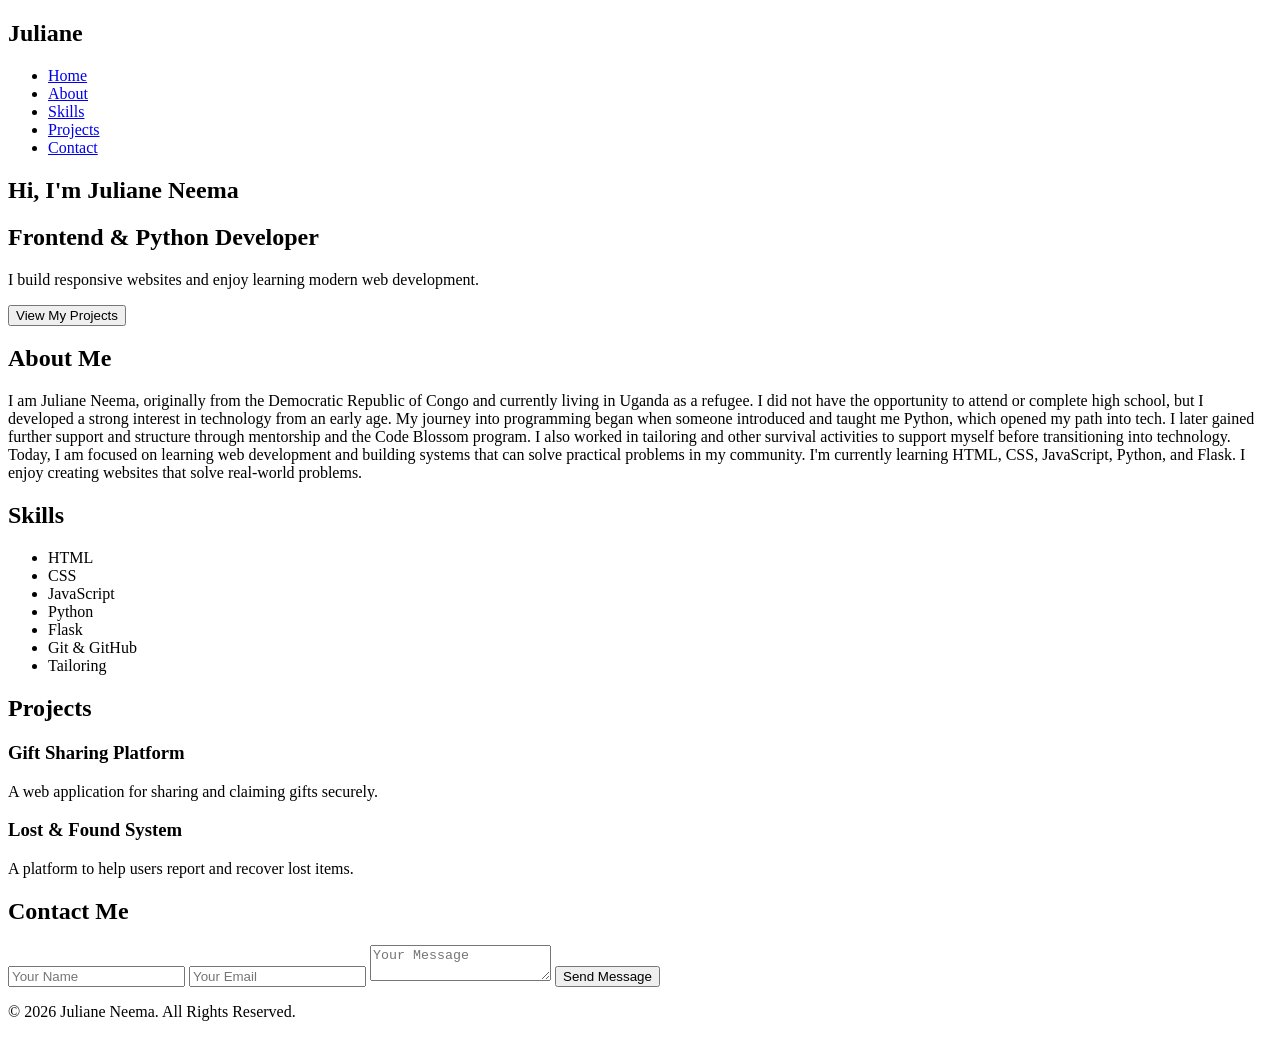
==== index.html @ e537bd69 "Create portfolio HTML structure" ====
<!DOCTYPE html>
<html lang="en">

<head>
    <meta charset="UTF-8">
    <meta name="viewport" content="width=device-width, initial-scale=1.0">
    <title>Juliane Neema | Portfolio</title>

    <link rel="stylesheet" href="css/style.css">
</head>

<body>

    <!-- Header -->
    <header>
        <nav>
            <h2>Juliane</h2>

            <ul>
                <li><a href="#home">Home</a></li>
                <li><a href="#about">About</a></li>
                <li><a href="#skills">Skills</a></li>
                <li><a href="#projects">Projects</a></li>
                <li><a href="#contact">Contact</a></li>
            </ul>
        </nav>
    </header>

    <!-- Hero Section -->
    <section id="home">
        <h1>Hi, I'm Juliane Neema</h1>

        <h2>Frontend & Python Developer</h2>

        <p>
            I build responsive websites and enjoy learning modern web development.
        </p>

        <button>View My Projects</button>
    </section>

    <!-- About -->
    <section id="about">
        <h2>About Me</h2>

        <p>
            I am Juliane Neema, originally from the Democratic Republic of Congo and currently living in Uganda as a refugee. I did
            not have the opportunity to attend or complete high school, but I developed a strong interest in technology from an
            early age. My journey into programming began when someone introduced and taught me Python, which opened my path into
            tech. I later gained further support and structure through mentorship and the Code Blossom program. I also worked in
            tailoring and other survival activities to support myself before transitioning into technology. Today, I am focused on
            learning web development and building systems that can solve practical problems in my community.
            I'm currently learning HTML, CSS, JavaScript, Python, and Flask.
            I enjoy creating websites that solve real-world problems.
        </p>
    </section>

    <!-- Skills -->
    <section id="skills">
        <h2>Skills</h2>

        <ul>
            <li>HTML</li>
            <li>CSS</li>
            <li>JavaScript</li>
            <li>Python</li>
            <li>Flask</li>
            <li>Git & GitHub</li>
            <li>Tailoring</li>
        </ul>
    </section>

    <!-- Projects -->
    <section id="projects">
        <h2>Projects</h2>

        <article>
            <h3>Gift Sharing Platform</h3>
            <p>A web application for sharing and claiming gifts securely.</p>
        </article>

        <article>
            <h3>Lost & Found System</h3>
            <p>A platform to help users report and recover lost items.</p>
        </article>
    </section>

    <!-- Contact -->
    <section id="contact">
        <h2>Contact Me</h2>

        <form>

            <input type="text" placeholder="Your Name">

            <input type="email" placeholder="Your Email">

            <textarea placeholder="Your Message"></textarea>

            <button type="submit">Send Message</button>

        </form>
    </section>

    <!-- Footer -->
    <footer>
        <p>&copy; 2026 Juliane Neema. All Rights Reserved.</p>
    </footer>

    <script src="js/script.js"></script>

</body>

</html>
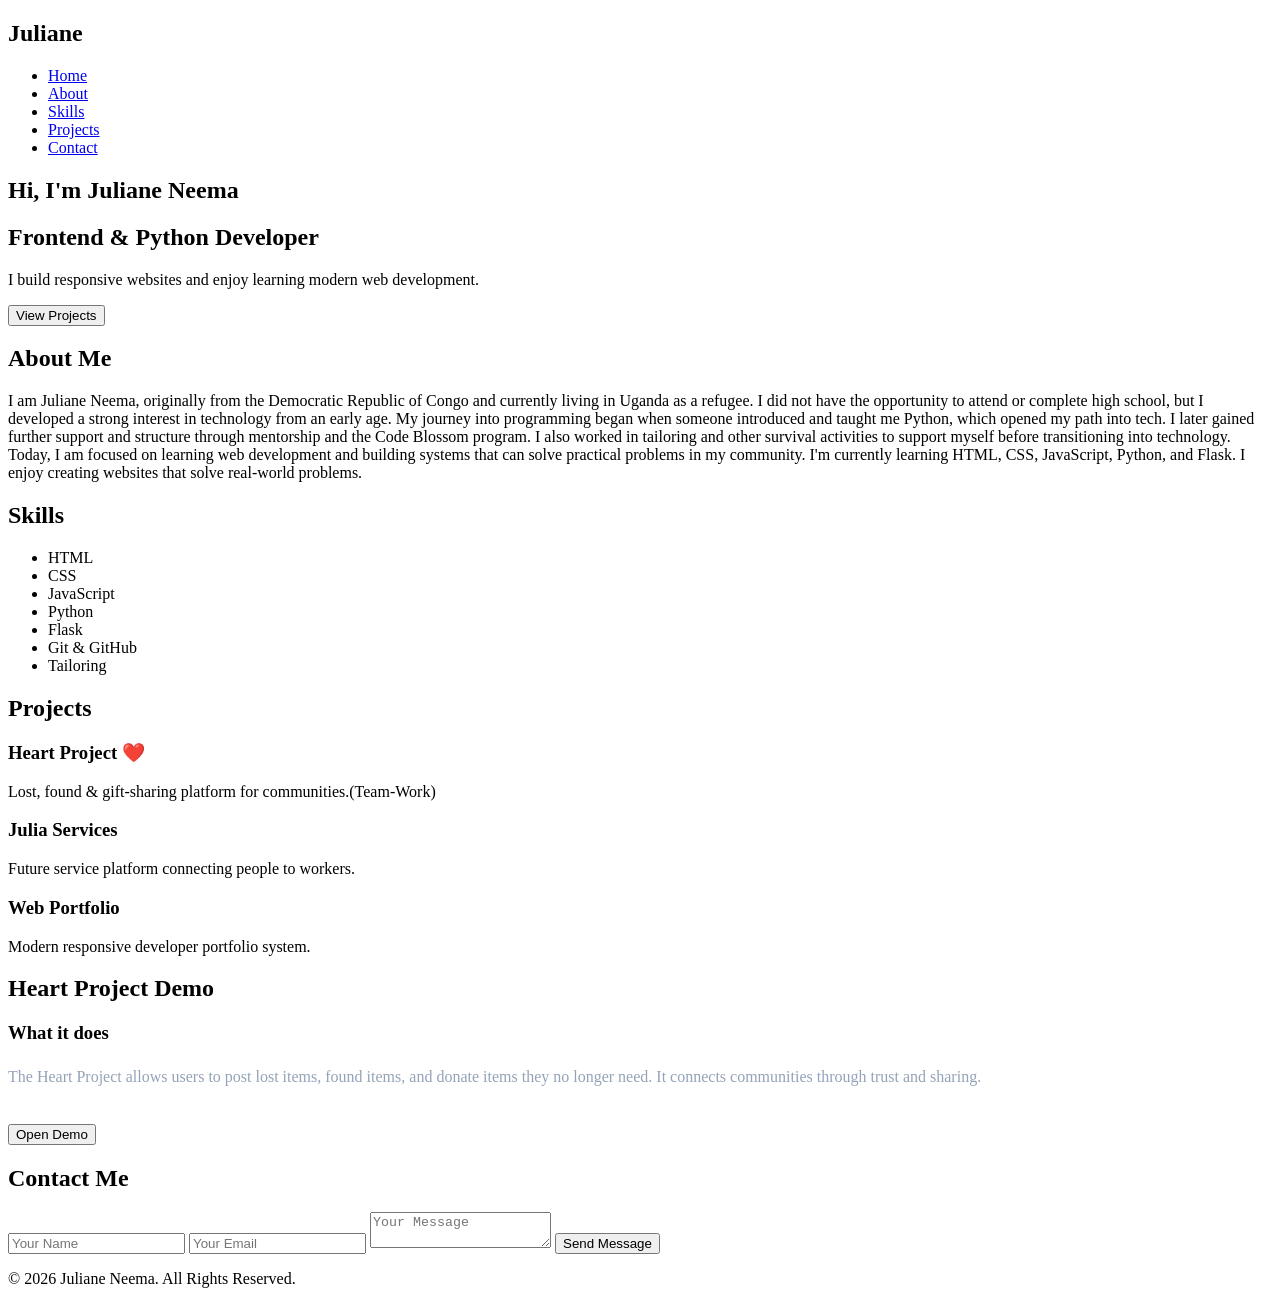
==== commit 447fec02: "Create potfolio HTML with new structure" ====
--- a/index.html
+++ b/index.html
@@ -35,8 +35,17 @@
         <p>
             I build responsive websites and enjoy learning modern web development.
         </p>
+        
 
-        <button>View My Projects</button>
+        <div class="socials">
+            <a href="https://wa.me/+256787304733"><i class="fab fa-whatsapp"></i></a>
+            <a href="https://www.linkedin.com/in/JulianeNeema"><i class="fab fa-linkedin"></i></a>
+            <a href="https://www.github.com/in/JulianeNeema"><i class="fab fa-github"></i></a>
+        </div>
+        <a href="#projects">
+            <button class="btn btn-outline">View Projects</button>
+        </a>
+        
     </section>
 
     <!-- About -->
@@ -74,15 +83,37 @@
     <section id="projects">
         <h2>Projects</h2>
 
+
         <article>
-            <h3>Gift Sharing Platform</h3>
-            <p>A web application for sharing and claiming gifts securely.</p>
+            <h3>Heart Project ❤️</h3>
+            <p>Lost, found & gift-sharing platform for communities.(Team-Work)</p>
+        </article>
+        <article>
+            <h3>Julia Services</h3>
+            <p>Future service platform connecting people to workers.</p>
+        </article>
+        
+        <article>
+            <h3>Web Portfolio</h3>
+            <p>Modern responsive developer portfolio system.</p>
         </article>
 
-        <article>
-            <h3>Lost & Found System</h3>
-            <p>A platform to help users report and recover lost items.</p>
-        </article>
+        <section class="section">
+            <h2>Heart Project Demo</h2>
+        
+            <div class="demo-box">
+                <h3>What it does</h3>
+                <p style="color:#94a3b8; line-height:1.7;">
+                    The Heart Project allows users to post lost items, found items, and donate items they no longer need.
+                    It connects communities through trust and sharing.
+                </p>
+        
+                <br>
+                <a href="https://tafazali.com" target="_blank">
+                    <button class="btn">Open Demo </button>
+                </a>
+            </div>
+        </section>
     </section>
 
     <!-- Contact -->
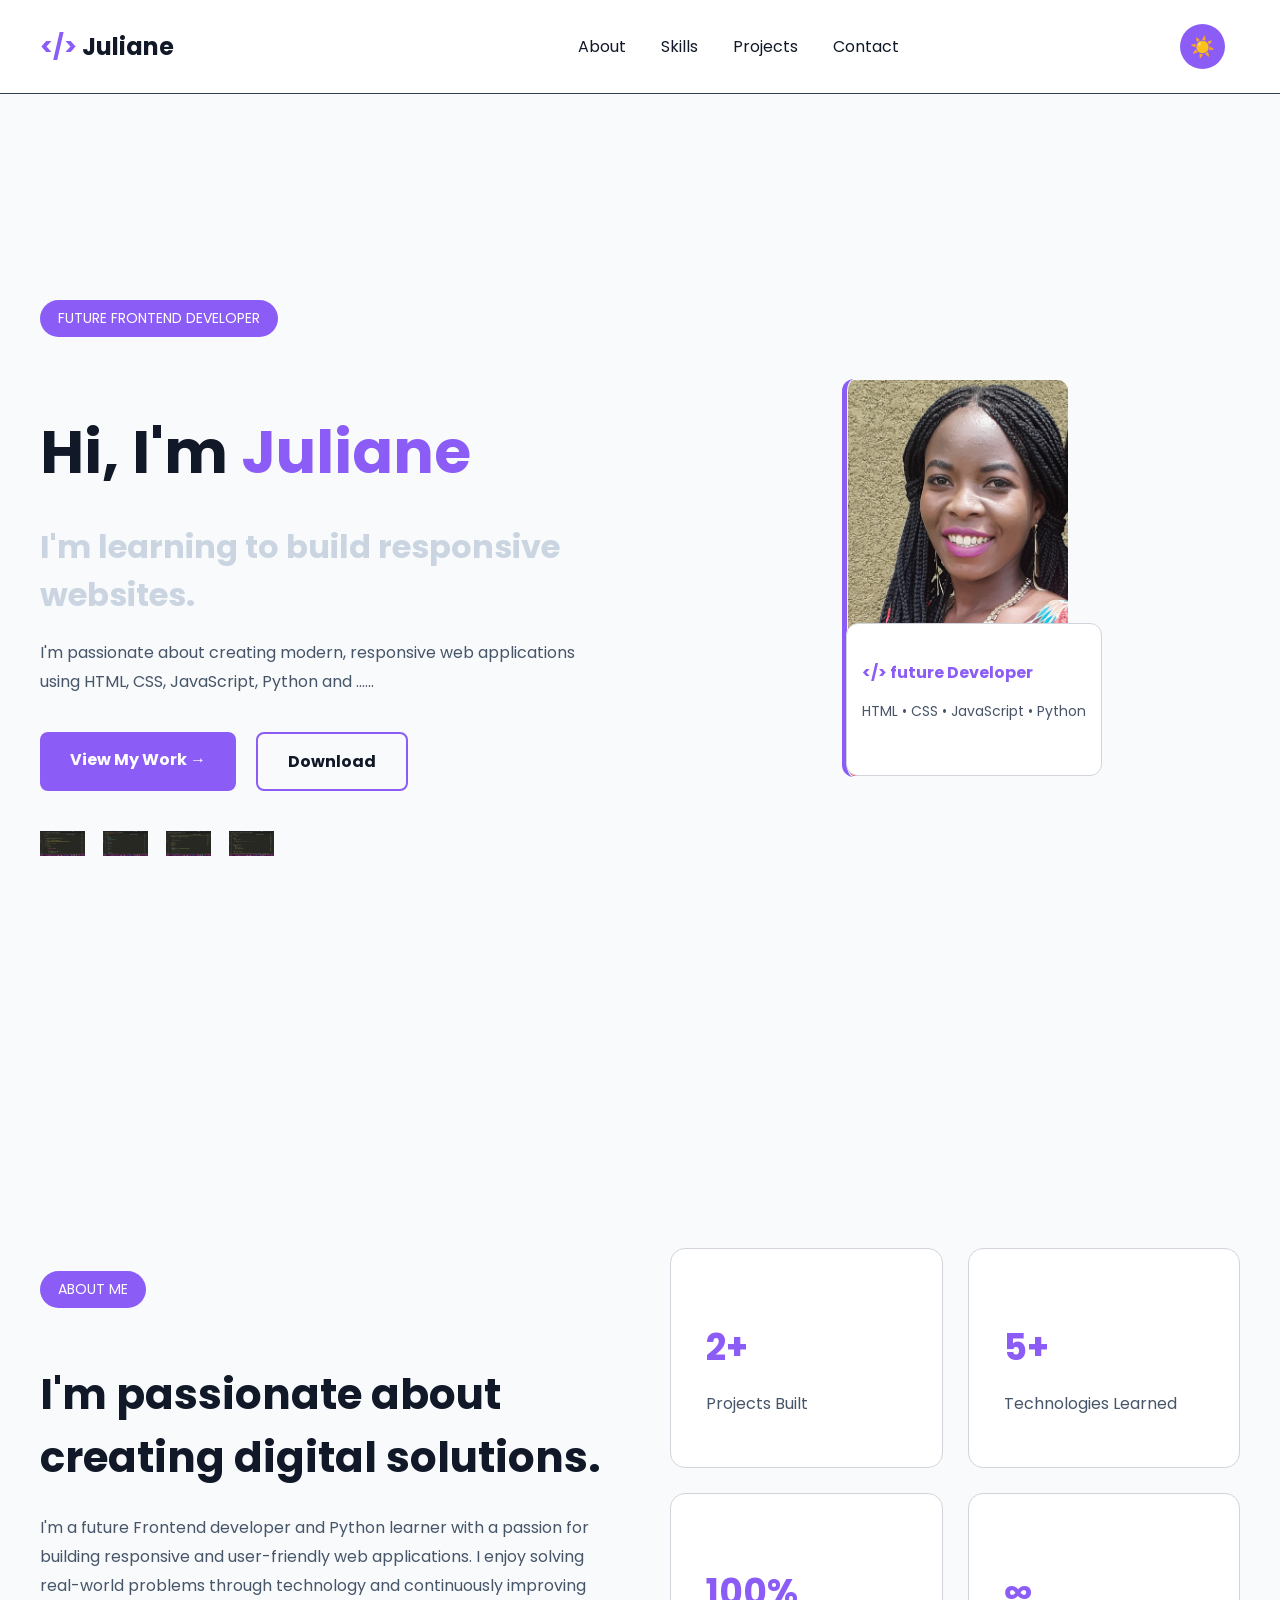
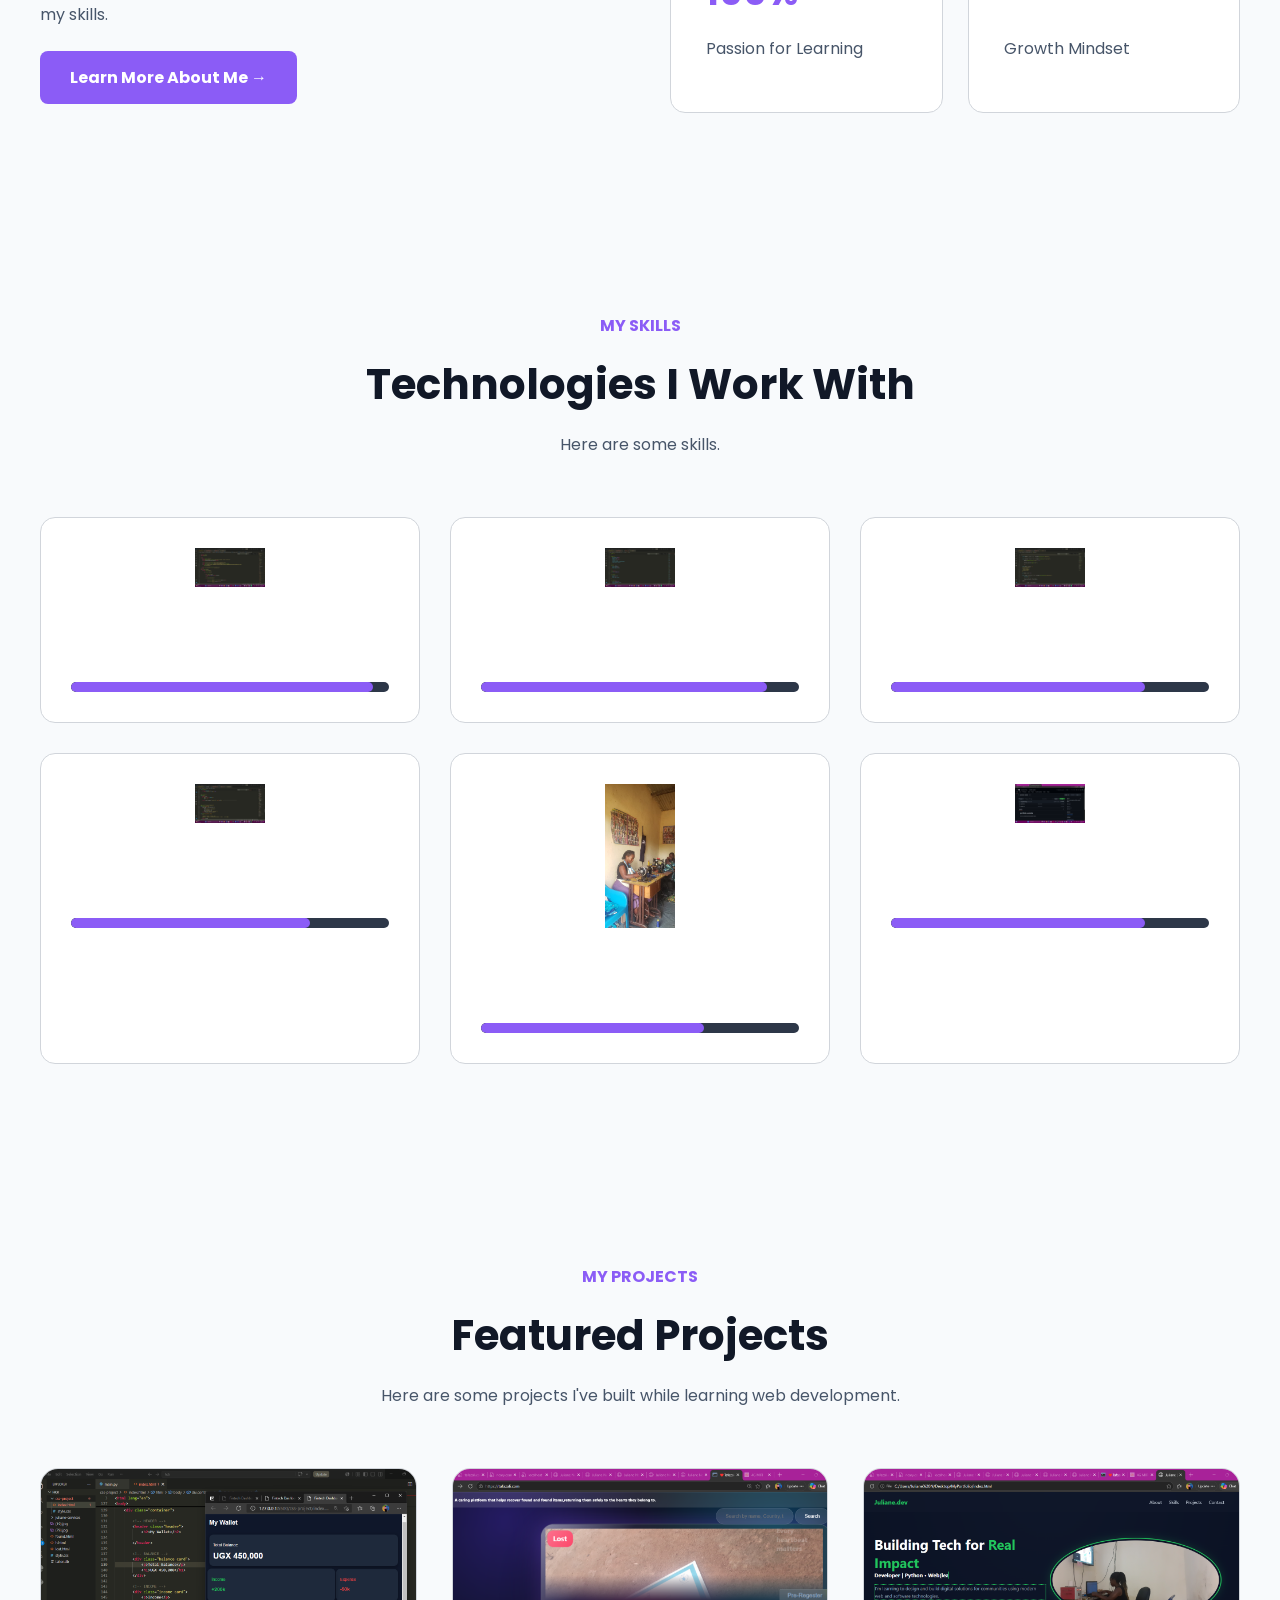
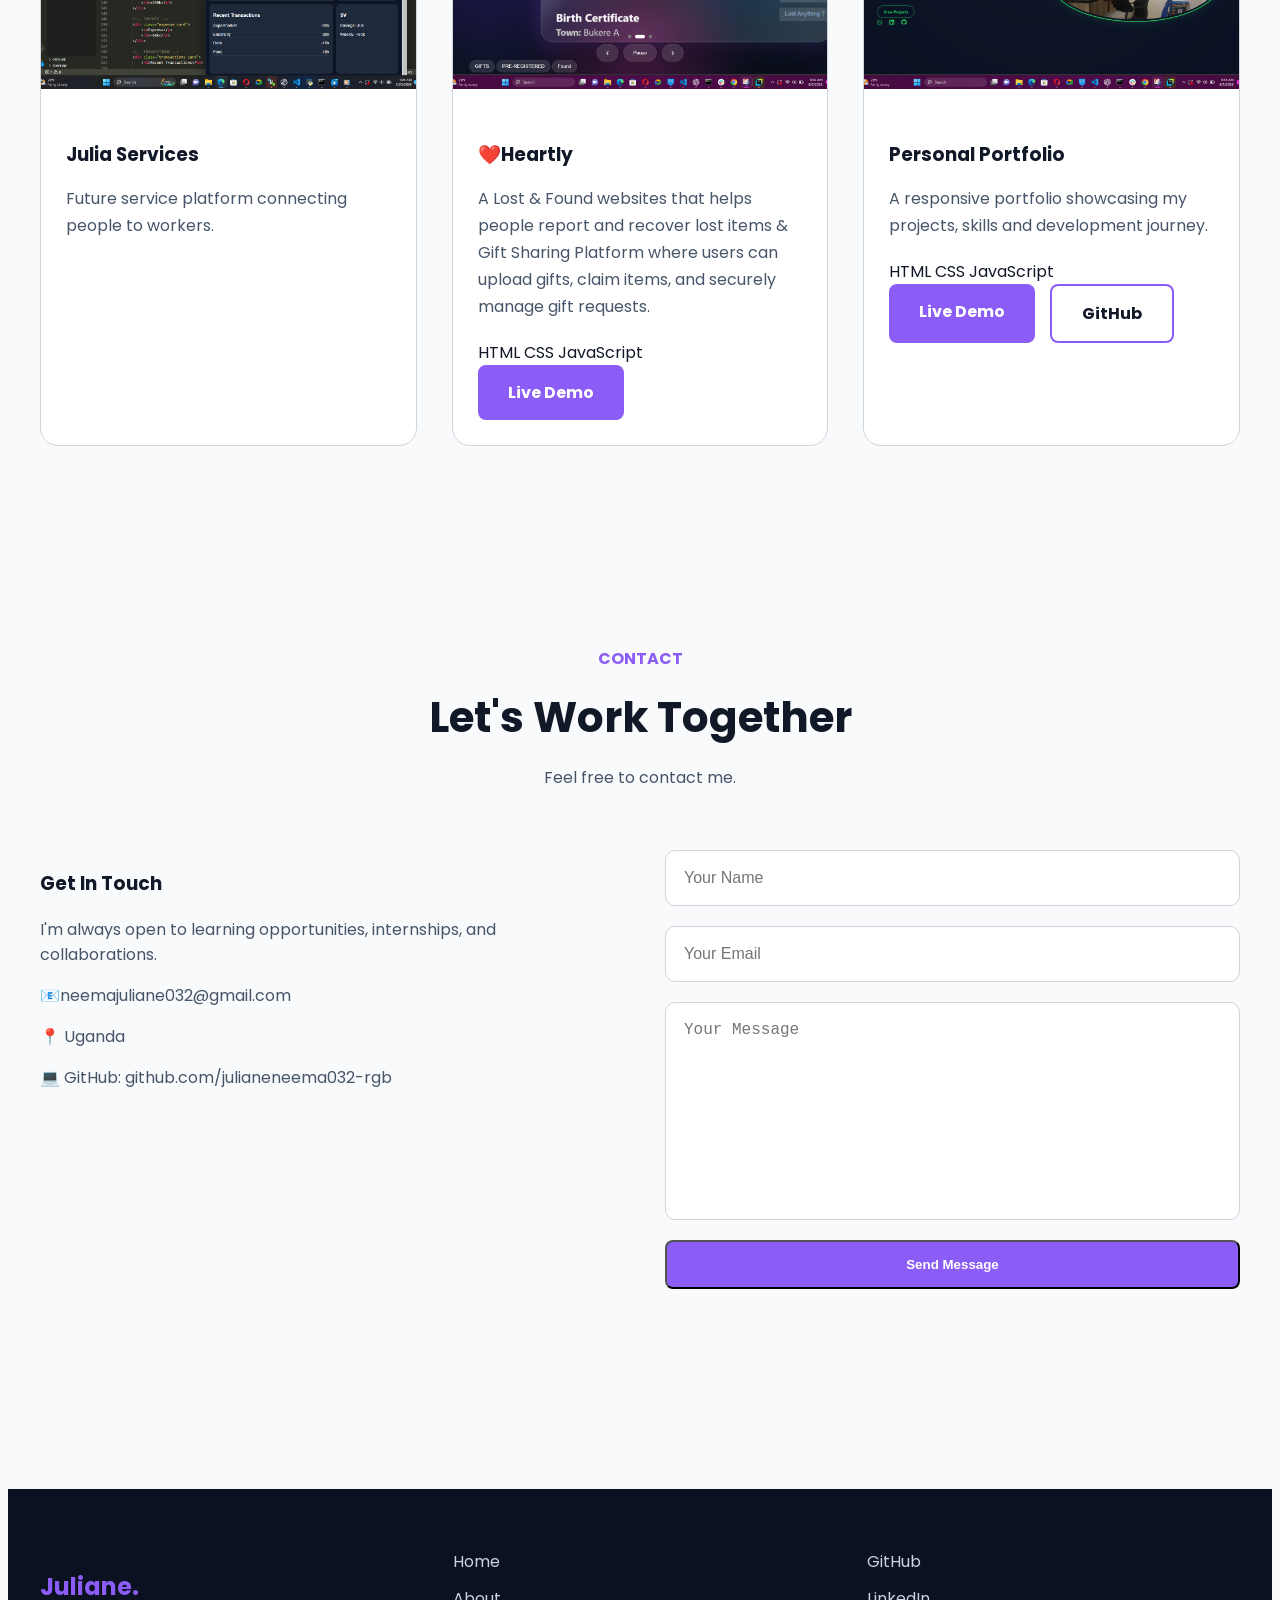
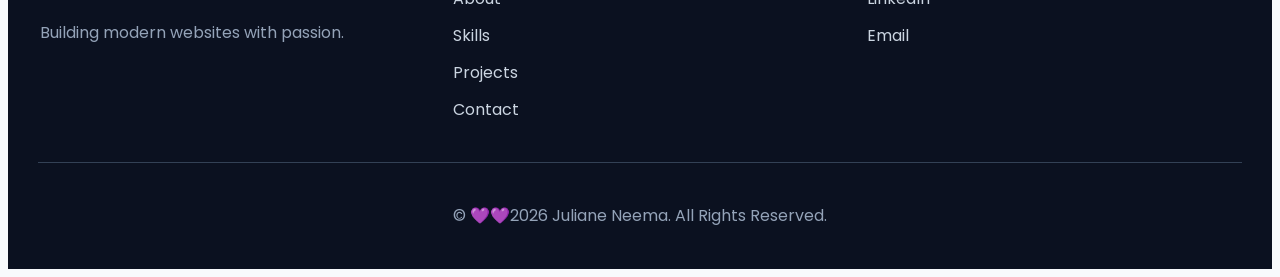
==== commit bfe3388f: "Complete personal portfolio website" ====
--- a/index.html
+++ b/index.html
@@ -6,140 +6,516 @@
     <meta name="viewport" content="width=device-width, initial-scale=1.0">
     <title>Juliane Neema | Portfolio</title>
 
+    <link rel="preconnect" href="https://fonts.googleapis.com">
+    <link rel="preconnect" href="https://fonts.gstatic.com" crossorigin>
+    <link href="https://fonts.googleapis.com/css2?family=Poppins:wght@300;400;500;600;700&display=swap"
+        rel="stylesheet">
+
     <link rel="stylesheet" href="css/style.css">
 </head>
-
-<body>
-
-    <!-- Header -->
-    <header>
-        <nav>
-            <h2>Juliane</h2>
-
-            <ul>
-                <li><a href="#home">Home</a></li>
+<body class="light">
+    <header class="header">
+
+        <nav class="navbar">
+
+            <div class="logo">
+                <span>&lt;/&gt;</span> Juliane
+            </div>
+
+            <ul class="nav-links">
+
+                <li><a href="#home" class="active">Home</a></li>
+
                 <li><a href="#about">About</a></li>
+
                 <li><a href="#skills">Skills</a></li>
+
                 <li><a href="#projects">Projects</a></li>
+
                 <li><a href="#contact">Contact</a></li>
+
             </ul>
+
+            <div class="menu-btn">
+
+                ☰
+
+            </div>
+
+            <button id="theme-toggle" class="theme-btn">
+
+                ☀️
+
+            </button>
+
         </nav>
+
     </header>
-
-    <!-- Hero Section -->
-    <section id="home">
-        <h1>Hi, I'm Juliane Neema</h1>
-
-        <h2>Frontend & Python Developer</h2>
-
-        <p>
-            I build responsive websites and enjoy learning modern web development.
+    <section id="home" class="hero">
+
+        
+        <div class="hero-content">
+
+            <span class="hero-tag">FUTURE FRONTEND DEVELOPER</span>
+
+            <h1>
+                Hi, I'm
+                <span>Juliane</span>
+            </h1>
+
+            <h2 id="typing-text">
+                I'm learning to build responsive websites.
+            </h2>
+
+            <p>
+                I'm passionate about creating modern, responsive web applications
+                using HTML, CSS, JavaScript, Python and ......
+            </p>
+
+            <div class="hero-buttons">
+
+                <a href="#projects" class="btn primary-btn">
+                    View My Work →
+                </a>
+
+                <a href="cv.pdf" class="btn secondary-btn">
+                    Download 
+                </a>
+
+            </div>
+
+            <div class="tech-icons">
+
+                <img src="image/html.png" alt="HTML">
+
+                <img src="image/css.png" alt="CSS">
+
+                <img src="image/js.png" alt="JavaScript">
+
+                <img src="image/python.png" alt="Python">
+
+                
+
+            </div>
+
+        </div>
+
+        
+        <div class="hero-image">
+
+            <div class="circle"></div>
+
+            <img src="image/july.jpg" alt="Juliane">
+
+            <div class="floating-card">
+
+                <h4>&lt;/&gt; future Developer</h4>
+
+                <p>HTML • CSS • JavaScript • Python</p>
+
+            </div>
+
+        </div>
+
+    </section>
+
+    <section id="about" class="about hidden">
+
+      
+        <div class="about-content">
+
+            <span class="section-tag">
+                ABOUT ME
+            </span>
+
+            <h2>
+                I'm passionate about creating digital solutions.
+            </h2>
+
+            <p>
+                I'm a future Frontend developer and Python learner with a passion for
+                building responsive and user-friendly web applications.
+                I enjoy solving real-world problems through technology and
+                continuously improving my skills.
+            </p>
+
+            <a href="#contact" class="btn primary-btn">
+                Learn More About Me →
+            </a>
+
+        </div>
+
+        
+        <div class="about-cards">
+
+            <div class="card">
+
+                <h3>2+</h3>
+
+                <p>Projects Built</p>
+
+            </div>
+
+            <div class="card">
+
+                <h3>5+</h3>
+
+                <p>Technologies Learned</p>
+
+            </div>
+
+            <div class="card">
+
+                <h3>100%</h3>
+
+                <p>Passion for Learning</p>
+
+            </div>
+
+            <div class="card">
+
+                <h3>∞</h3>
+
+                <p>Growth Mindset</p>
+
+            </div>
+
+        </div>
+
+    </section>
+
+    <section id="skills" class="skills hidden">
+
+        <div class="section-title">
+
+            <span>MY SKILLS</span>
+
+            <h2>Technologies I Work With</h2>
+
+            <p>
+                Here are some skills.
+            </p>
+
+        </div>
+
+        <div class="skills-container">
+
+            
+            <div class="skill-card hidden">
+
+                <img src="image/html.png" alt="HTML">
+
+                <h3>HTML</h3>
+
+                <div class="progress">
+
+                    <div class="progress-bar html">
+                        <span>95%</span>
+                    </div>
+
+                </div>
+
+            </div>
+
+            
+            <div class="skill-card hidden">
+
+                <img src="image/css.png" alt="CSS">
+
+                <h3>CSS</h3>
+
+                <div class="progress">
+
+                    <div class="progress-bar css">
+                        <span>90%</span>
+                    </div>
+
+                </div>
+
+            </div>
+
+            
+            <div class="skill-card hidden">
+
+                <img src="image/js.png" alt="JavaScript">
+
+                <h3>JavaScript</h3>
+
+                <div class="progress">
+
+                    <div class="progress-bar js">
+                        <span>70%</span>
+                    </div>
+
+                </div>
+
+            </div>
+
+            
+            <div class="skill-card hidden">
+
+                <img src="image/python.png" alt="Python">
+
+                <h3>Python</h3>
+
+                <div class="progress">
+
+                    <div class="progress-bar python">
+                        <span>60%</span>
+                    </div>
+
+                </div>
+
+            </div>
+
+            
+            <div class="skill-card hidden">
+
+                <img src="image/tailoring.jpeg" alt="tailoring">
+
+                <h3>Tailoring</h3>
+
+                <div class="progress">
+
+                    <div class="progress-bar tailoring">
+                        <span>95%</span>
+                    </div>
+
+                </div>
+
+            </div>
+
+            
+            <div class="skill-card hidden">
+
+                <img src="image/git.png" alt="Git">
+
+                <h3>Git & GitHub</h3>
+
+                <div class="progress">
+
+                    <div class="progress-bar git">
+                        <span>80%</span>
+                    </div>
+
+                </div>
+
+            </div>
+
+        </div>
+
+    </section>
+
+    <section id="projects" class="projects hidden">
+
+        <div class="section-title">
+
+            <span>MY PROJECTS</span>
+
+            <h2>Featured Projects</h2>
+
+            <p>
+                Here are some projects I've built while learning web development.
+            </p>
+
+        </div>
+
+        <div class="projects-container">
+
+            
+            <div class="project-card hidden">
+
+                <img src="image/julian.png" alt="connect your works whith customas">
+                <div class="project-content">
+                    <h3>Julia Services</h3>
+                    <p>Future service platform connecting people to workers.</p>
+
+                </div>
+
+            </div>
+
+            
+            <div class="project-card hidden">
+
+                <img src="image/lost.png" alt="FindIt">
+
+                <div class="project-content">
+
+                    <h3>❤️Heartly</h3>
+
+                    <p>
+                        A Lost & Found websites that helps people report
+                        and recover lost items & Gift Sharing Platform where users can upload gifts,
+                        claim items, and securely manage gift requests.
+                    </p>
+
+                    <div class="project-tech">
+
+                        <span>HTML</span>
+                        <span>CSS</span>
+                        <span>JavaScript</span>
+
+                    </div>
+
+                    <div class="project-buttons">
+
+                        <a href="#" class="btn primary-btn">Live Demo</a>
+
+                    </div>
+
+                </div>
+
+            </div>
+
+           
+            <div class="project-card hidden">
+
+                <img src="image/mypotfolio1.png" alt="Portfolio">
+
+                <div class="project-content">
+
+                    <h3>Personal Portfolio</h3>
+
+                    <p>
+                        A responsive portfolio showcasing my projects,
+                        skills and development journey.
+                    </p>
+
+                    <div class="project-tech">
+
+                        <span>HTML</span>
+                        <span>CSS</span>
+                        <span>JavaScript</span>
+
+                    </div>
+
+                    <div class="project-buttons">
+
+                        <a href="#" class="btn primary-btn">Live Demo</a>
+
+                        <a href="#" class="btn secondary-btn">GitHub</a>
+
+                    </div>
+
+                </div>
+
+            </div>
+
+        </div>
+
+    </section>
+
+    <section id="contact" class="contact hidden">
+
+        <div class="section-title">
+
+            <span>CONTACT</span>
+
+            <h2>Let's Work Together</h2>
+
+            <p>
+                 Feel free to contact me.
+            </p>
+
+        </div>
+
+        <div class="contact-container">
+
+            
+            <div class="contact-info">
+
+                <h3>Get In Touch</h3>
+
+                <p>
+                    I'm always open to learning opportunities, internships,
+                     and collaborations.
+                </p>
+
+                <div class="info">
+
+                    <p>📧neemajuliane032@gmail.com</p>
+
+                    <p>📍 Uganda</p>
+
+                    <p>💻 GitHub: github.com/julianeneema032-rgb</p>
+
+                </div>
+
+            </div>
+
+            
+            <form id="contact-form">
+
+                <input type="text" id="name" placeholder="Your Name">
+
+                <input type="email" id="email" placeholder="Your Email">
+
+                <textarea id="message" placeholder="Your Message"></textarea>
+
+                <button class="btn primary-btn">
+                    Send Message
+                </button>
+
+            </form>
+
+        </div>
+
+    </section>
+
+    <footer class="footer">
+
+        <div class="footer-content">
+
+            <div class="footer-logo">
+
+                <h2>Juliane.</h2>
+
+                <p>
+                    Building modern websites with passion.
+                </p>
+
+            </div>
+
+            <div class="footer-links">
+
+                <a href="#home">Home</a>
+
+                <a href="#about">About</a>
+
+                <a href="#skills">Skills</a>
+
+                <a href="#projects">Projects</a>
+
+                <a href="#contact">Contact</a>
+
+            </div>
+
+            <div class="footer-social">
+
+                <a href="#">GitHub</a>
+
+                <a href="#">LinkedIn</a>
+
+                <a href="#">Email</a>
+
+            </div>
+
+        </div>
+
+        <hr>
+
+        <p class="copyright">
+
+            © 💜💜2026 Juliane Neema. All Rights Reserved.
+
         </p>
-        
-
-        <div class="socials">
-            <a href="https://wa.me/+256787304733"><i class="fab fa-whatsapp"></i></a>
-            <a href="https://www.linkedin.com/in/JulianeNeema"><i class="fab fa-linkedin"></i></a>
-            <a href="https://www.github.com/in/JulianeNeema"><i class="fab fa-github"></i></a>
-        </div>
-        <a href="#projects">
-            <button class="btn btn-outline">View Projects</button>
-        </a>
-        
-    </section>
-
-    <!-- About -->
-    <section id="about">
-        <h2>About Me</h2>
-
-        <p>
-            I am Juliane Neema, originally from the Democratic Republic of Congo and currently living in Uganda as a refugee. I did
-            not have the opportunity to attend or complete high school, but I developed a strong interest in technology from an
-            early age. My journey into programming began when someone introduced and taught me Python, which opened my path into
-            tech. I later gained further support and structure through mentorship and the Code Blossom program. I also worked in
-            tailoring and other survival activities to support myself before transitioning into technology. Today, I am focused on
-            learning web development and building systems that can solve practical problems in my community.
-            I'm currently learning HTML, CSS, JavaScript, Python, and Flask.
-            I enjoy creating websites that solve real-world problems.
-        </p>
-    </section>
-
-    <!-- Skills -->
-    <section id="skills">
-        <h2>Skills</h2>
-
-        <ul>
-            <li>HTML</li>
-            <li>CSS</li>
-            <li>JavaScript</li>
-            <li>Python</li>
-            <li>Flask</li>
-            <li>Git & GitHub</li>
-            <li>Tailoring</li>
-        </ul>
-    </section>
-
-    <!-- Projects -->
-    <section id="projects">
-        <h2>Projects</h2>
-
-
-        <article>
-            <h3>Heart Project ❤️</h3>
-            <p>Lost, found & gift-sharing platform for communities.(Team-Work)</p>
-        </article>
-        <article>
-            <h3>Julia Services</h3>
-            <p>Future service platform connecting people to workers.</p>
-        </article>
-        
-        <article>
-            <h3>Web Portfolio</h3>
-            <p>Modern responsive developer portfolio system.</p>
-        </article>
-
-        <section class="section">
-            <h2>Heart Project Demo</h2>
-        
-            <div class="demo-box">
-                <h3>What it does</h3>
-                <p style="color:#94a3b8; line-height:1.7;">
-                    The Heart Project allows users to post lost items, found items, and donate items they no longer need.
-                    It connects communities through trust and sharing.
-                </p>
-        
-                <br>
-                <a href="https://tafazali.com" target="_blank">
-                    <button class="btn">Open Demo </button>
-                </a>
-            </div>
-        </section>
-    </section>
-
-    <!-- Contact -->
-    <section id="contact">
-        <h2>Contact Me</h2>
-
-        <form>
-
-            <input type="text" placeholder="Your Name">
-
-            <input type="email" placeholder="Your Email">
-
-            <textarea placeholder="Your Message"></textarea>
-
-            <button type="submit">Send Message</button>
-
-        </form>
-    </section>
-
-    <!-- Footer -->
-    <footer>
-        <p>&copy; 2026 Juliane Neema. All Rights Reserved.</p>
+
     </footer>
 
+    <button id="topBtn">
+        ↑
+    </button>
+
     <script src="js/script.js"></script>
-
 </body>
-
 </html>
--- a/css/style.css
+++ b/css/style.css
@@ -0,0 +1,719 @@
+ :root {
+    --bg-color: #0f172a;
+    --second-bg: #111827;
+    --card-bg: #1e293b;
+    --primary: #8b5cf6;
+    --primary-hover: #7c3aed;
+    --text-color: #ffffff;
+    --text-secondary: #94a3b8;
+    --border-color: #334155;
+}
+
+body {
+    background: var(--bg-color);
+    color: var(--text-secondary);
+    font-family: 'Poppins', sans-serif;
+    transition: 0.4s ease;
+}
+
+.header {
+    position: fixed;
+    width: 100%;
+    top: 0;
+    left: 0;
+    background: rgba(15, 23, 42, .9);
+    backdrop-filter: blur(15px);
+    border-bottom: 1px solid var(--border-color);
+    z-index: 1000;
+}
+
+.navbar {
+    max-width: 1200px;
+    margin: auto;
+    padding: 18px 30px;
+    display: flex;
+    justify-content: space-between;
+    align-items: center;
+}
+
+.logo {
+    color: white;
+    font-size: 24px;
+    font-weight: bold;
+}
+
+.logo span {
+    color: #8b5cf6;
+}
+
+.nav-links {
+    display: flex;
+    gap: 35px;
+    list-style: none;
+}
+
+.nav-links a {
+    color: #c9d1d9;
+    text-decoration: none;
+    transition: .3s;
+    font-size: 16px;
+}
+
+.nav-links a:hover {
+    color: #8b5cf6;
+}
+
+.active {
+    color: white !important;
+}
+
+.menu-btn {
+    display: none;
+    color: white;
+    font-size: 28px;
+    cursor: pointer;
+}
+
+.show {
+    display: flex !important;
+    flex-direction: column;
+    position: absolute;
+    top: 80px;
+    left: 0;
+    width: 100%;
+    background: #0d1117;
+    padding: 25px;
+    text-align: center;
+    gap: 20px;
+}
+
+.hero {
+    min-height: 100vh;
+    display: flex;
+    justify-content: space-between;
+    align-items: center;
+    max-width: 1200px;
+    margin: auto;
+    padding: 120px 30px;
+    gap: 60px;
+}
+
+.hero-content {
+    flex: 1;
+}
+
+.hero-tag {
+    display: inline-block;
+    background: #8b5cf6;
+    color: white;
+    padding: 8px 18px;
+    border-radius: 20px;
+    font-size: 14px;
+    margin-bottom: 20px;
+}
+
+.hero h1 {
+    font-size: 60px;
+    color: white;
+    margin-bottom: 15px;
+}
+
+.hero h1 span {
+    color: var(--primary);
+}
+
+.hero h2 {
+    color: #cbd5e1;
+    margin-bottom: 20px;
+    font-size: 32px;
+}
+
+.hero p {
+    color: #94a3b8;
+    line-height: 1.8;
+    margin-bottom: 35px;
+}
+
+.hero-buttons {
+    display: flex;
+    gap: 20px;
+    margin-bottom: 40px;
+}
+
+.btn {
+    text-decoration: none;
+    padding: 15px 30px;
+    border-radius: 8px;
+    font-weight: bold;
+    transition: .3s;
+}
+
+.primary-btn {
+    background: var(--primary);
+    color: white;
+}
+
+.primary-btn:hover {
+    background: var(--primary-hover);
+}
+
+.secondary-btn {
+    border: 2px solid #8b5cf6;
+    color: white;
+}
+
+.secondary-btn:hover {
+    background: #8b5cf6;
+}
+
+.tech-icons {
+    display: flex;
+    gap: 18px;
+}
+
+.tech-icons img {
+    width: 45px;
+    transition: .3s;
+}
+
+.tech-icons img:hover {
+    transform: translateY(-8px);
+}
+
+.circle {
+    background: var(--primary);
+    box-shadow:
+        0 0 60px var(--primary),
+        0 0 120px var(--primary),
+        0 0 180px var(--primary);
+}
+
+.hero-image {
+    flex: 1;
+    display: flex;
+    justify-content: center;
+    position: relative;
+}
+
+.hero-image img {
+    width: 220px;
+    position: relative;
+    z-index: 2;
+    padding: 1px;
+    margin: 10px;
+    border-left: 5px solid #8b5cf6;
+    border-radius: 12px;
+}
+
+.floating-card {
+    position: absolute;
+    right: 138px;
+    bottom: 11px;
+    background: #161b22;
+    padding: 15px;
+    border-radius: 12px;
+    border: 1px solid rgba(255, 255, 255, .1);
+    z-index: 10;
+}
+
+.floating-card h4 {
+    color: #8b5cf6;
+    margin-bottom: 10px;
+}
+
+.floating-card p {
+    color: #cbd5e1;
+    font-size: 14px;
+}
+
+.about {
+    max-width: 1200px;
+    margin: auto;
+    padding: 100px 30px;
+    display: flex;
+    justify-content: space-between;
+    align-items: center;
+    gap: 60px;
+}
+
+.about-content {
+    flex: 1;
+}
+
+.section-tag {
+    display: inline-block;
+    background: #8b5cf6;
+    color: white;
+    padding: 8px 18px;
+    border-radius: 20px;
+    margin-bottom: 20px;
+    font-size: 14px;
+}
+
+.about-content h2 {
+    font-size: 42px;
+    color: white;
+    margin-bottom: 25px;
+}
+
+.about-content p {
+    color: #94a3b8;
+    line-height: 1.8;
+    margin-bottom: 35px;
+}
+
+.about-cards {
+    flex: 1;
+    display: grid;
+    grid-template-columns: repeat(2, 1fr);
+    gap: 25px;
+}
+
+.card {
+    background: var(--card-bg);
+    border: 1px solid var(--border-color);
+    padding: 35px;
+    border-radius: 15px;
+    transition: .3s;
+}
+
+.card h3 {
+    color: #8b5cf6;
+    font-size: 36px;
+    margin-bottom: 10px;
+}
+
+.card p {
+    color: #cbd5e1;
+}
+
+/*=========================
+      Skills
+=========================*/
+.skills {
+    max-width: 1200px;
+    margin: auto;
+    padding: 100px 30px;
+}
+
+.section-title {
+    text-align: center;
+    margin-bottom: 60px;
+}
+
+.section-title span {
+    color: #8b5cf6;
+    font-weight: bold;
+}
+
+.section-title h2 {
+    font-size: 42px;
+    color: white;
+    margin: 15px 0;
+}
+
+.section-title p {
+    color: #94a3b8;
+}
+
+.skills-container {
+    display: grid;
+    grid-template-columns: repeat(auto-fit, minmax(280px, 1fr));
+    gap: 30px;
+}
+
+.skill-card {
+    background: #161b22;
+    padding: 30px;
+    border-radius: 15px;
+    text-align: center;
+    transition: .3s;
+    border: 1px solid rgba(255, 255, 255, .08);
+}
+
+.skill-card img {
+    width: 70px;
+    margin-bottom: 20px;
+}
+
+.skill-card h3 {
+    color: white;
+    margin-bottom: 20px;
+}
+
+.progress {
+    width: 100%;
+    height: 10px;
+    background: #2d3748;
+    border-radius: 20px;
+    overflow: hidden;
+}
+
+.progress-bar {
+    height: 100%;
+    background: #8b5cf6;
+    position: relative;
+    border-radius: 20px;
+}
+
+.progress-bar span {
+    position: absolute;
+    right: 0;
+    top: -28px;
+    color: white;
+    font-size: 14px;
+}
+
+.html {
+    width: 95%;
+}
+
+.css {
+    width: 90%;
+}
+
+.js {
+    width: 80%;
+}
+
+.python {
+    width: 75%;
+}
+
+.tailoring {
+    width: 70%;
+}
+
+.git {
+    width: 80%;
+}
+
+
+.projects {
+    max-width: 1200px;
+    margin: auto;
+    padding: 100px 30px;
+}
+
+.projects-container {
+    display: grid;
+    grid-template-columns: repeat(auto-fit, minmax(330px, 1fr));
+    gap: 35px;
+}
+
+.project-card {
+    background: #161b22;
+    border-radius: 18px;
+    overflow: hidden;
+    border: 1px solid rgba(255, 255, 255, .08);
+    transition: .35s;
+}
+
+.project-card img {
+    width: 100%;
+    height: 220px;
+    object-fit: cover;
+}
+
+.project-content {
+    padding: 25px;
+}
+
+.project-content h3 {
+    color: white;
+    margin-bottom: 15px;
+}
+
+.project-content p {
+    color: #94a3b8;
+    line-height: 1.7;
+    margin-bottom: 20px;
+}
+
+.project-buttons {
+    display: flex;
+    gap: 15px;
+}
+
+.skill-card:hover,
+.project-card:hover,
+.card:hover {
+    transform: translateY(-10px);
+    border-color: var(--primary);
+    box-shadow: 0 15px 35px rgba(139, 92, 246, .35);
+}
+
+::selection {
+    background: var(--primary);
+    color: white;
+}
+
+.contact {
+    max-width: 1200px;
+    margin: auto;
+    padding: 100px 30px;
+}
+
+.contact-container {
+    display: grid;
+    grid-template-columns: 1fr 1fr;
+    gap: 50px;
+    align-items: start;
+}
+
+#contact-form {
+    display: flex;
+    flex-direction: column;
+    gap: 20px;
+}
+
+#contact-form input,
+#contact-form textarea {
+    background: #161b22;
+    border: 1px solid #30363d;
+    padding: 18px;
+    color: white;
+    border-radius: 10px;
+    outline: none;
+    font-size: 16px;
+}
+
+#contact-form textarea {
+    height: 180px;
+    resize: none;
+}
+
+#contact-form input:focus,
+#contact-form textarea:focus {
+    border-color: #8b5cf6;
+}
+
+
+.hidden {
+    opacity: 0;
+    transform: translateY(30px);
+    transition: opacity .6s ease, transform .6s ease;
+}
+
+.in-view {
+    opacity: 1;
+    transform: translateY(0);
+}
+
+.theme-btn {
+    width: 45px;
+    height: 45px;
+    border: none;
+    border-radius: 50%;
+    background: #8b5cf6;
+    color: white;
+    font-size: 20px;
+    cursor: pointer;
+    transition: .3s;
+    margin-right: 15px;
+}
+
+.theme-btn:hover {
+    transform: rotate(180deg);
+    background: #7c3aed;
+}
+
+
+body.light {
+    background: #f8fafc;
+    color: #111827;
+}
+
+body.light .header {
+    background: white;
+}
+
+body.light .logo {
+    color: #111827;
+}
+
+body.light .nav-links a {
+    color: #111827;
+}
+
+body.light .hero h1,
+body.light .about h2,
+body.light .section-title h2,
+body.light .project-content h3,
+body.light .contact-info h3 {
+    color: #111827;
+}
+
+body.light .hero p,
+body.light .about p,
+body.light .section-title p,
+body.light .project-content p,
+body.light .contact-info p {
+    color: #475569;
+}
+
+body.light .card,
+body.light .skill-card,
+body.light .project-card,
+body.light #contact-form input,
+body.light #contact-form textarea,
+body.light .floating-card {
+    background: white;
+    color: #111827;
+    border: 1px solid #d1d5db;
+}
+
+body.light .secondary-btn {
+    color: #111827;
+}
+
+body.light .secondary-btn:hover {
+    color: white;
+}
+
+.footer {
+    background: #0b1120;
+    padding: 60px 30px 25px;
+    margin-top: 100px;
+}
+
+.footer-content {
+    max-width: 1200px;
+    margin: auto;
+    display: grid;
+    grid-template-columns: repeat(auto-fit, minmax(250px, 1fr));
+    gap: 40px;
+}
+
+.footer-logo h2 {
+    color: #8b5cf6;
+    margin-bottom: 15px;
+}
+
+.footer-logo p {
+    color: #94a3b8;
+}
+
+.footer-links {
+    display: flex;
+    flex-direction: column;
+    gap: 12px;
+}
+
+.footer-links a {
+    text-decoration: none;
+    color: #cbd5e1;
+    transition: .3s;
+}
+
+.footer-links a:hover {
+    color: #8b5cf6;
+}
+
+.footer-social {
+    display: flex;
+    flex-direction: column;
+    gap: 12px;
+}
+
+.footer-social a {
+    color: #cbd5e1;
+    text-decoration: none;
+    transition: .3s;
+}
+
+.footer-social a:hover {
+    color: #8b5cf6;
+}
+
+.footer hr {
+    margin: 40px 0;
+    border: none;
+    border-top: 1px solid #334155;
+}
+
+.copyright {
+    text-align: center;
+    color: #94a3b8;
+}
+
+#topBtn {
+    position: fixed;
+    right: 25px;
+    bottom: 25px;
+    width: 50px;
+    height: 50px;
+    border: none;
+    border-radius: 50%;
+    background: #8b5cf6;
+    color: white;
+    font-size: 22px;
+    cursor: pointer;
+    display: none;
+    transition: .3s;
+    z-index: 999;
+}
+
+#topBtn:hover {
+    background: #7c3aed;
+    transform: translateY(-5px);
+}
+
+
+@media(max-width:768px) {
+    .nav-links {
+        display: none;
+    }
+
+    
+
+    .menu-btn {
+        display: block;
+    }
+
+    .hero {
+        flex-direction: column-reverse;
+        text-align: center;
+        padding-top: 150px;
+    }
+
+    .hero-buttons {
+        justify-content: center;
+    }
+
+    .tech-icons {
+        justify-content: center;
+    }
+
+    .hero h1 {
+        font-size: 42px;
+    }
+
+    .hero h2 {
+        font-size: 24px;
+    }
+
+    .hero-image img {
+        width: 260px;
+    }
+
+    .circle {
+        width: 260px;
+        height: 260px;
+    }
+
+    .about {
+        flex-direction: column;
+        text-align: center;
+    }
+
+    .about-cards {
+        grid-template-columns: 1fr;
+        width: 100%;
+    }
+
+    .contact-container {
+        grid-template-columns: 1fr;
+    }
+}
+
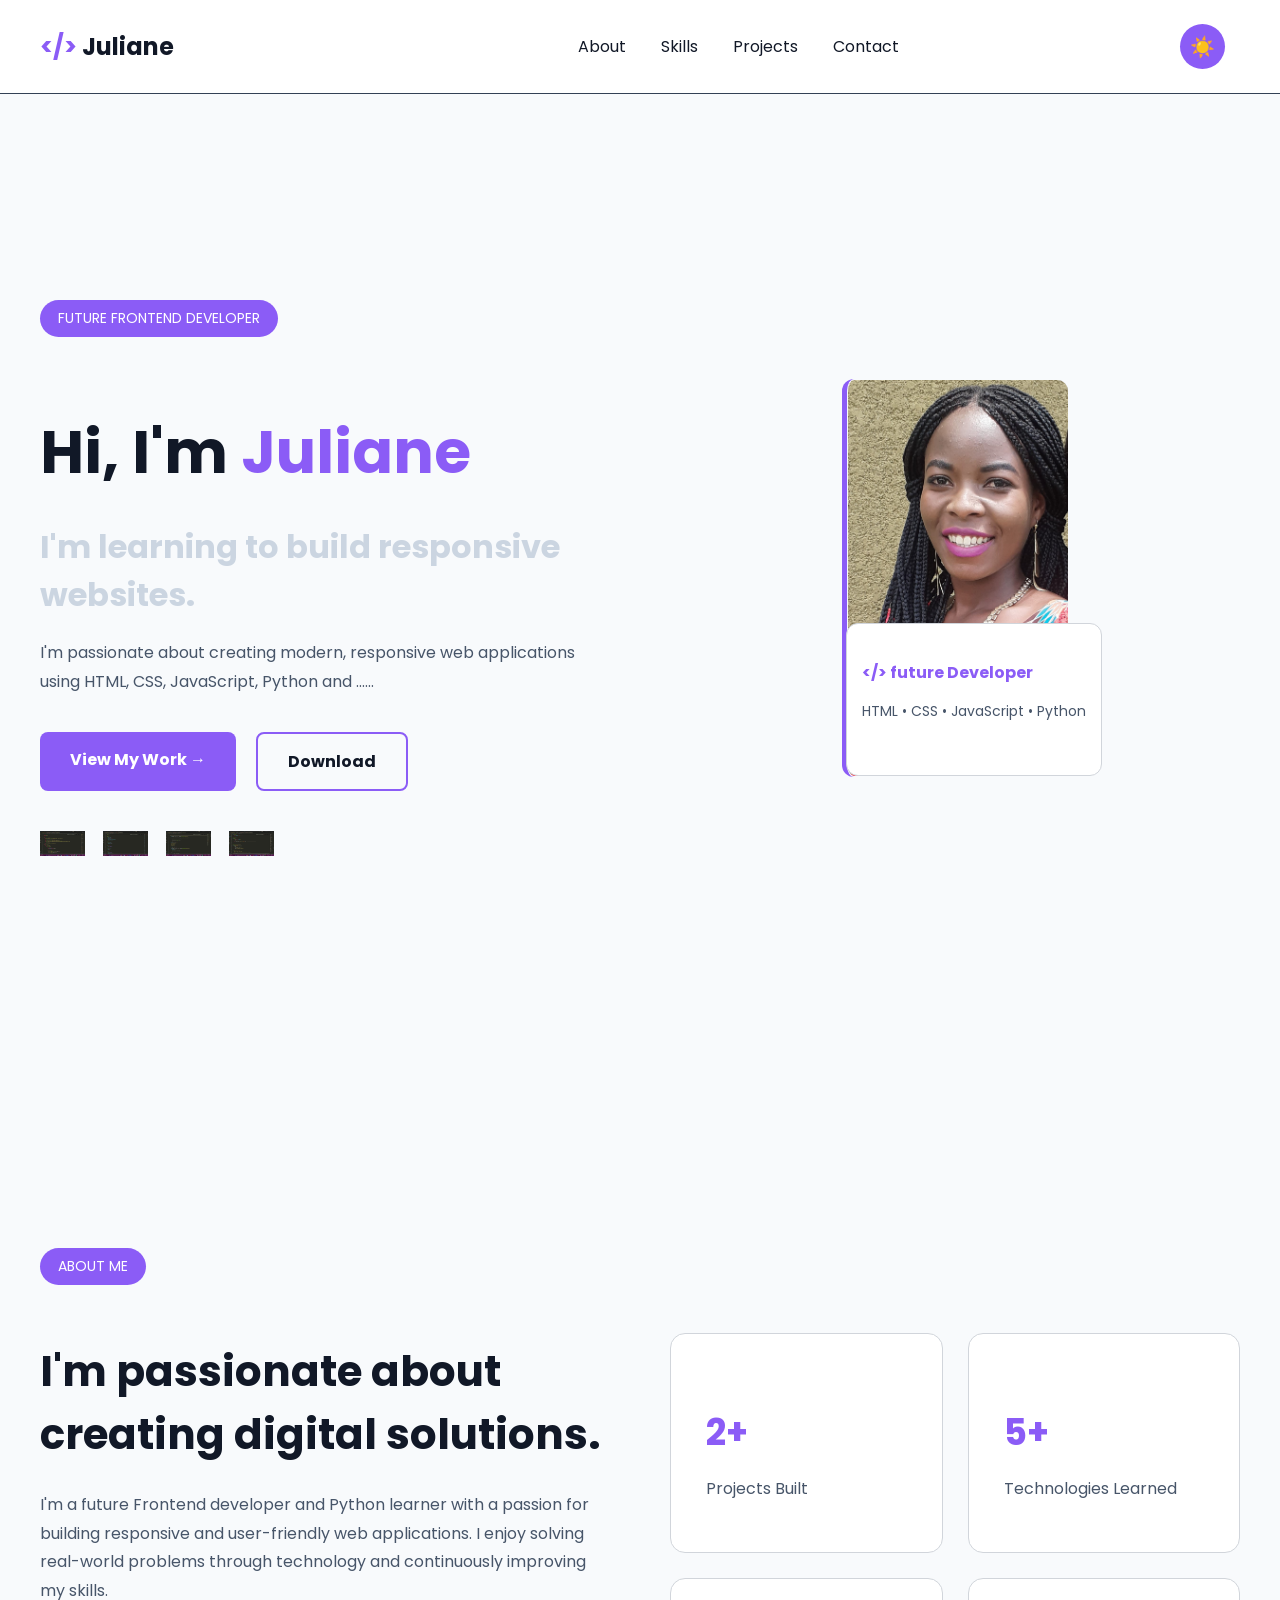
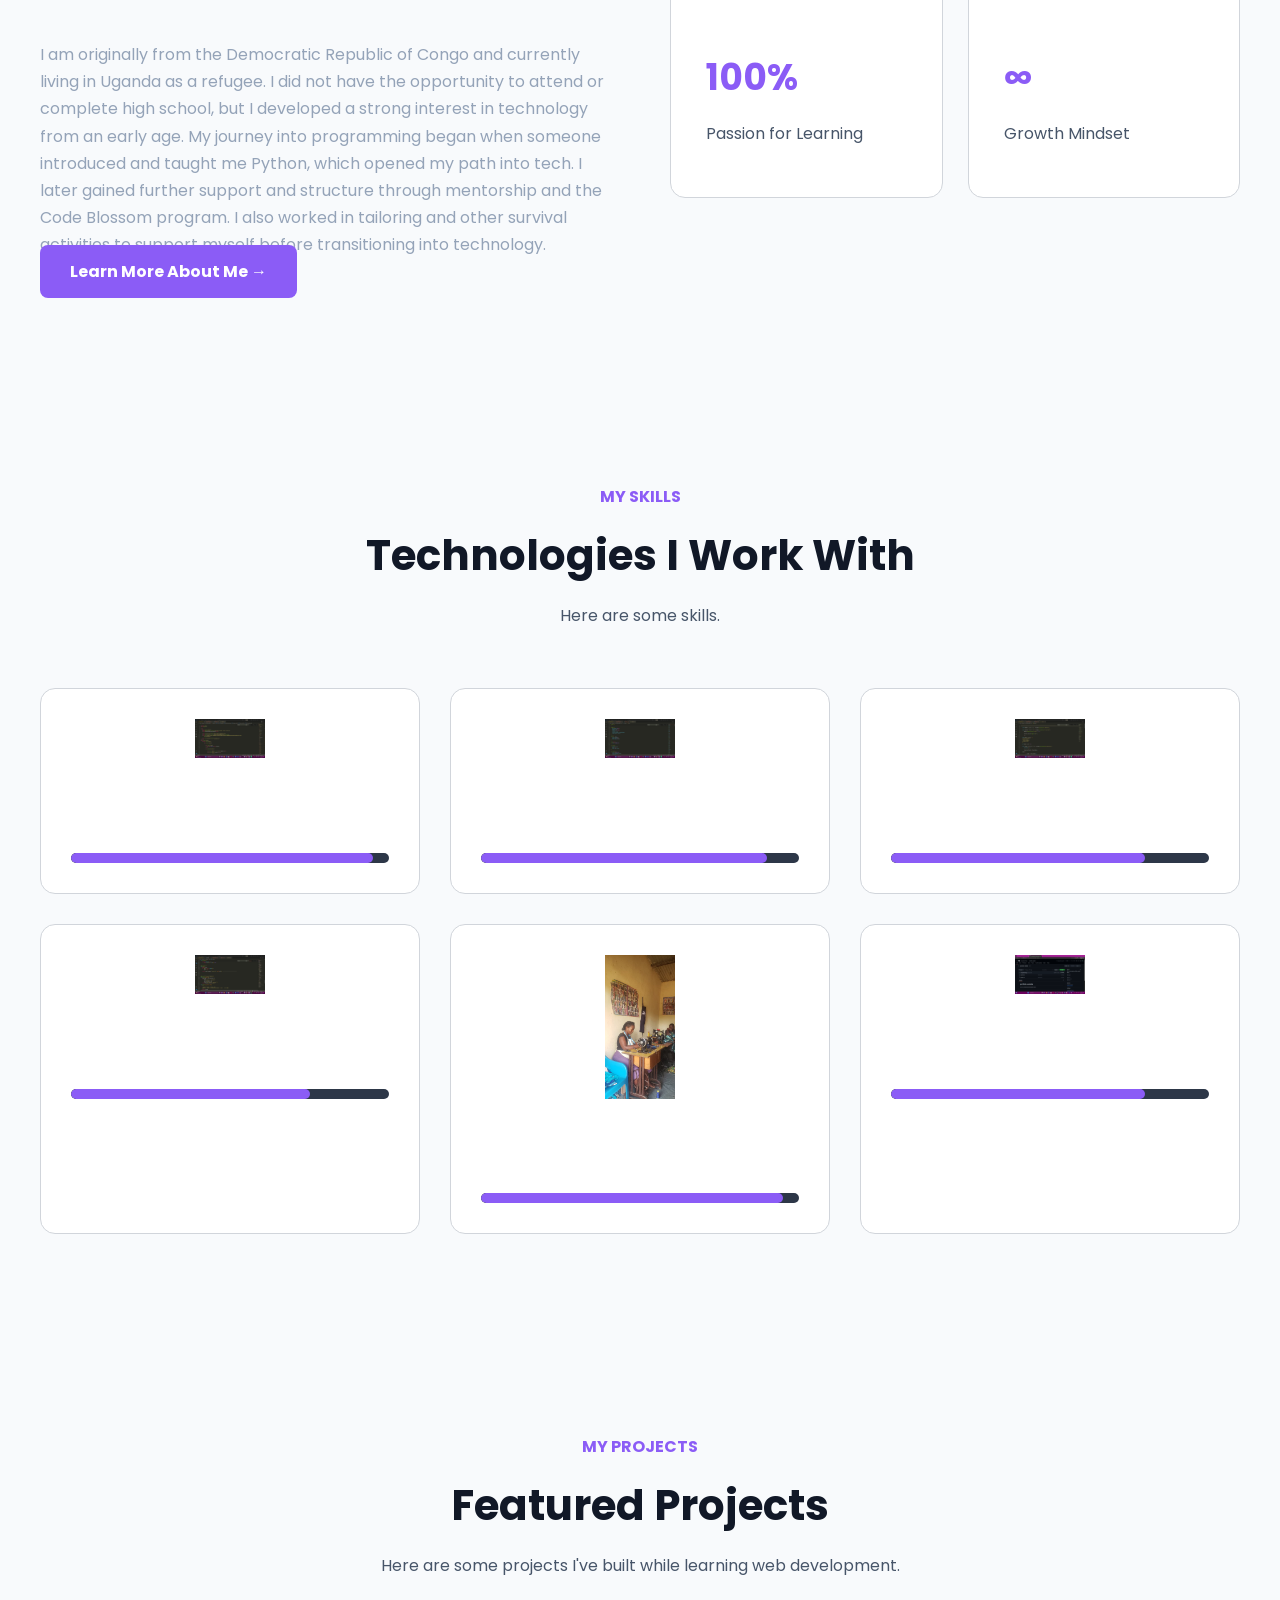
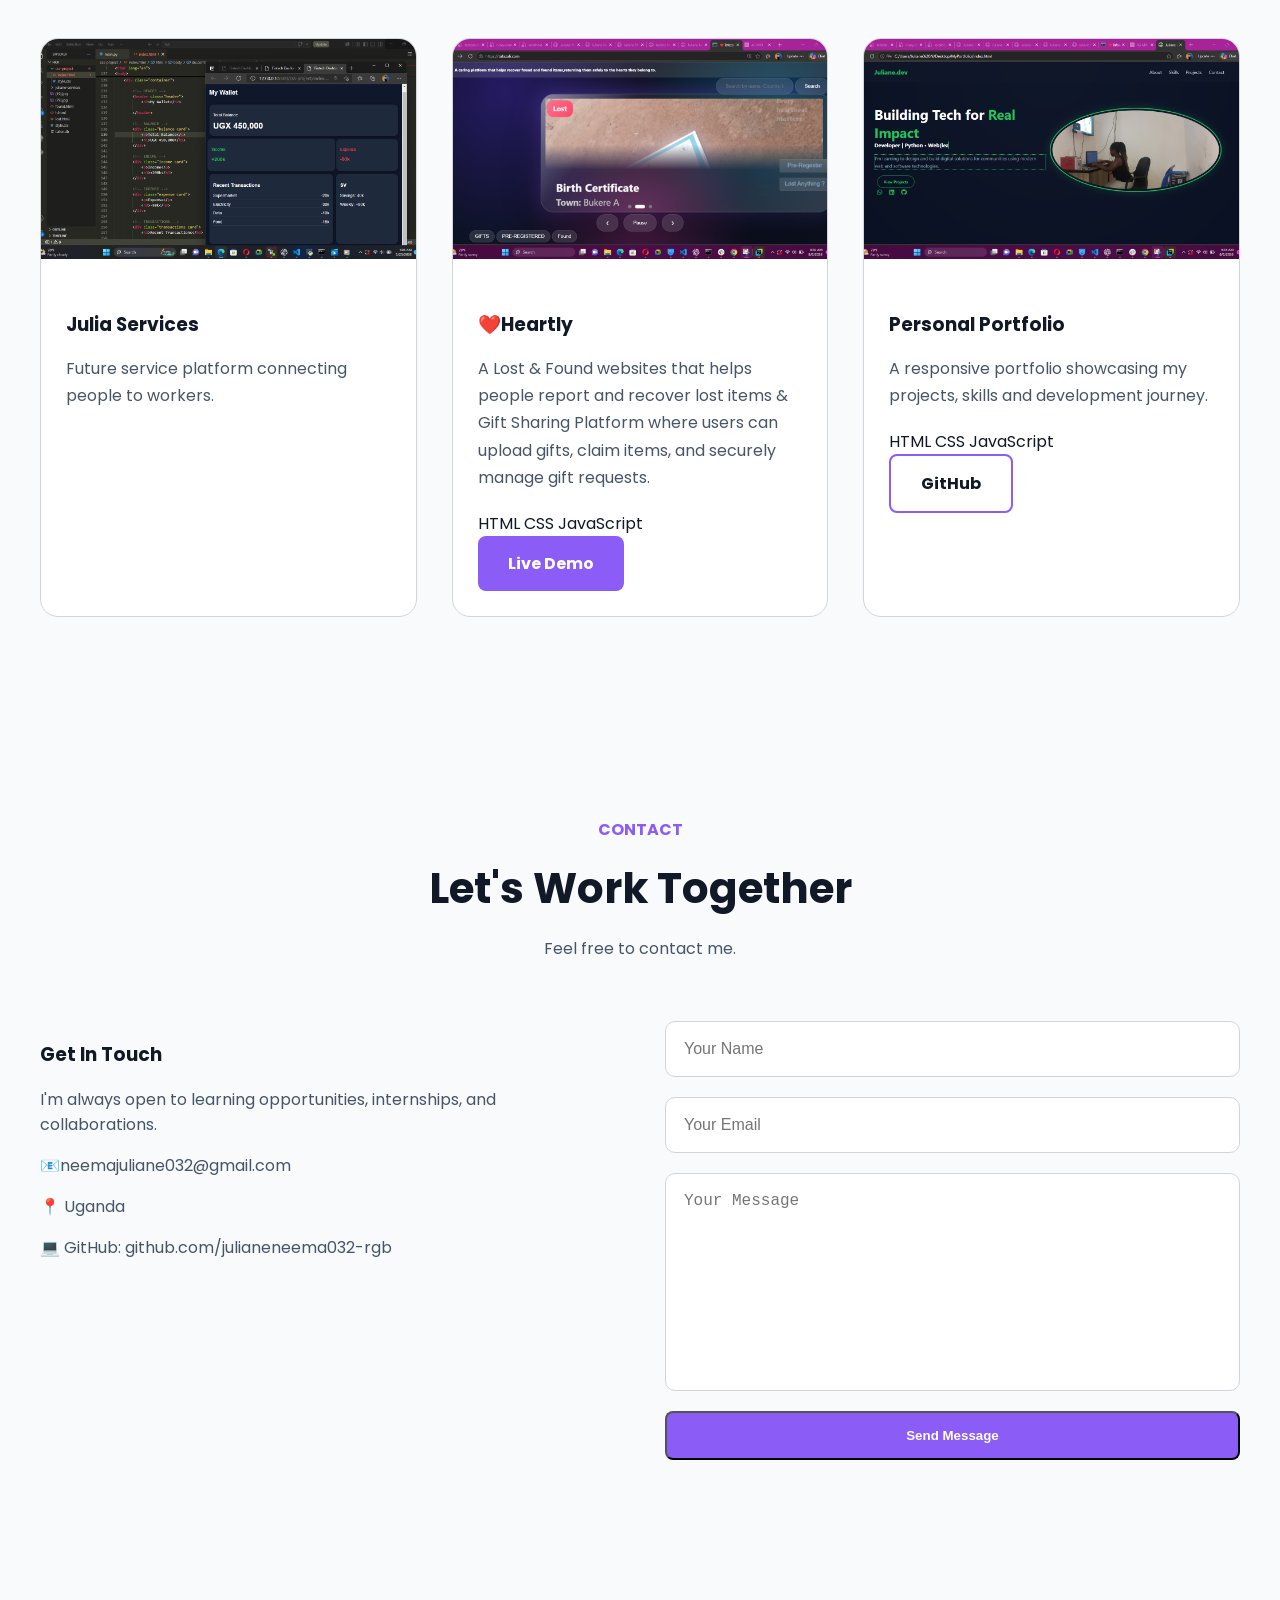
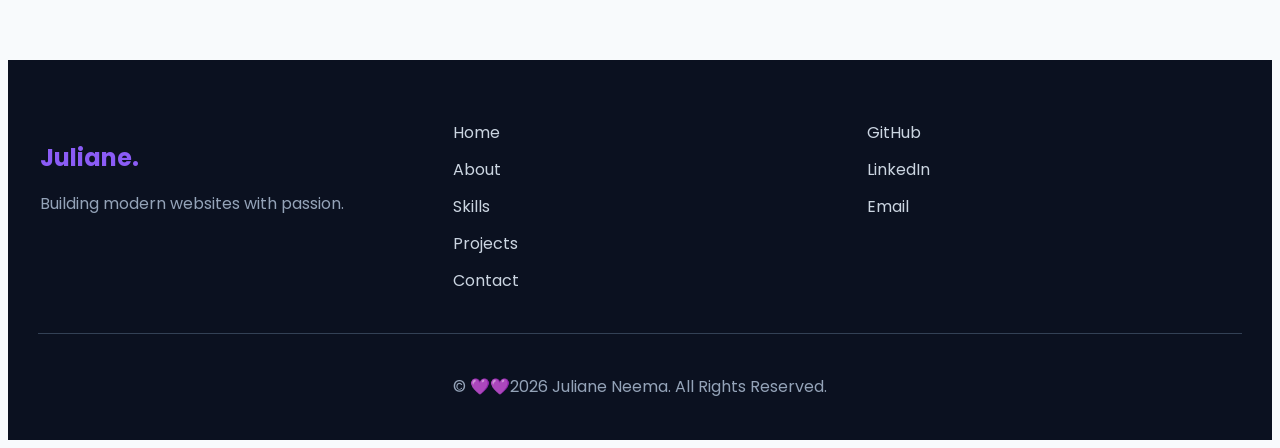
==== commit d20b96c2: "Update portfolio design" ====
--- a/index.html
+++ b/index.html
@@ -14,6 +14,8 @@
     <link rel="stylesheet" href="css/style.css">
 </head>
 <body class="light">
+
+
     <header class="header">
 
         <nav class="navbar">
@@ -51,6 +53,9 @@
         </nav>
 
     </header>
+
+
+
     <section id="home" class="hero">
 
         
@@ -118,6 +123,7 @@
         </div>
 
     </section>
+
 
     <section id="about" class="about hidden">
 
@@ -138,6 +144,17 @@
                 I enjoy solving real-world problems through technology and
                 continuously improving my skills.
             </p>
+            <p style="max-width:800px;margin:auto;color:#94a3b8;line-height:1.7;">
+                I am  originally from the Democratic Republic of Congo and currently living in
+                Uganda as a refugee. I did
+                not have the opportunity to attend or complete high school, but I developed a strong interest in technology from an
+                early age.
+                My journey into programming began when someone introduced and taught me Python, which opened my path into tech. I
+                later
+                gained further support and structure through mentorship and the Code Blossom program.
+                I also worked in tailoring and other survival activities to support myself before transitioning into technology.
+                
+            </p>
 
             <a href="#contact" class="btn primary-btn">
                 Learn More About Me →
@@ -184,6 +201,7 @@
 
     </section>
 
+
     <section id="skills" class="skills hidden">
 
         <div class="section-title">
@@ -305,6 +323,7 @@
         </div>
 
     </section>
+
 
     <section id="projects" class="projects hidden">
 
@@ -359,7 +378,7 @@
 
                     <div class="project-buttons">
 
-                        <a href="#" class="btn primary-btn">Live Demo</a>
+                        <a href="https://tafazali.com" class="btn primary-btn">Live Demo</a>
 
                     </div>
 
@@ -391,12 +410,9 @@
 
                     <div class="project-buttons">
 
-                        <a href="#" class="btn primary-btn">Live Demo</a>
-
-                        <a href="#" class="btn secondary-btn">GitHub</a>
-
-                    </div>
-
+                        <a href="https://github.com/neemajuliane032-rgb" class="btn secondary-btn">GitHub</a>
+
+                    </div>
                 </div>
 
             </div>
@@ -404,6 +420,7 @@
         </div>
 
     </section>
+
 
     <section id="contact" class="contact hidden">
 
@@ -462,6 +479,7 @@
 
     </section>
 
+
     <footer class="footer">
 
         <div class="footer-content">
@@ -512,6 +530,8 @@
 
     </footer>
 
+
+
     <button id="topBtn">
         ↑
     </button>
--- a/css/style.css
+++ b/css/style.css
@@ -381,7 +381,7 @@
 }
 
 .tailoring {
-    width: 70%;
+    width: 95%;
 }
 
 .git {
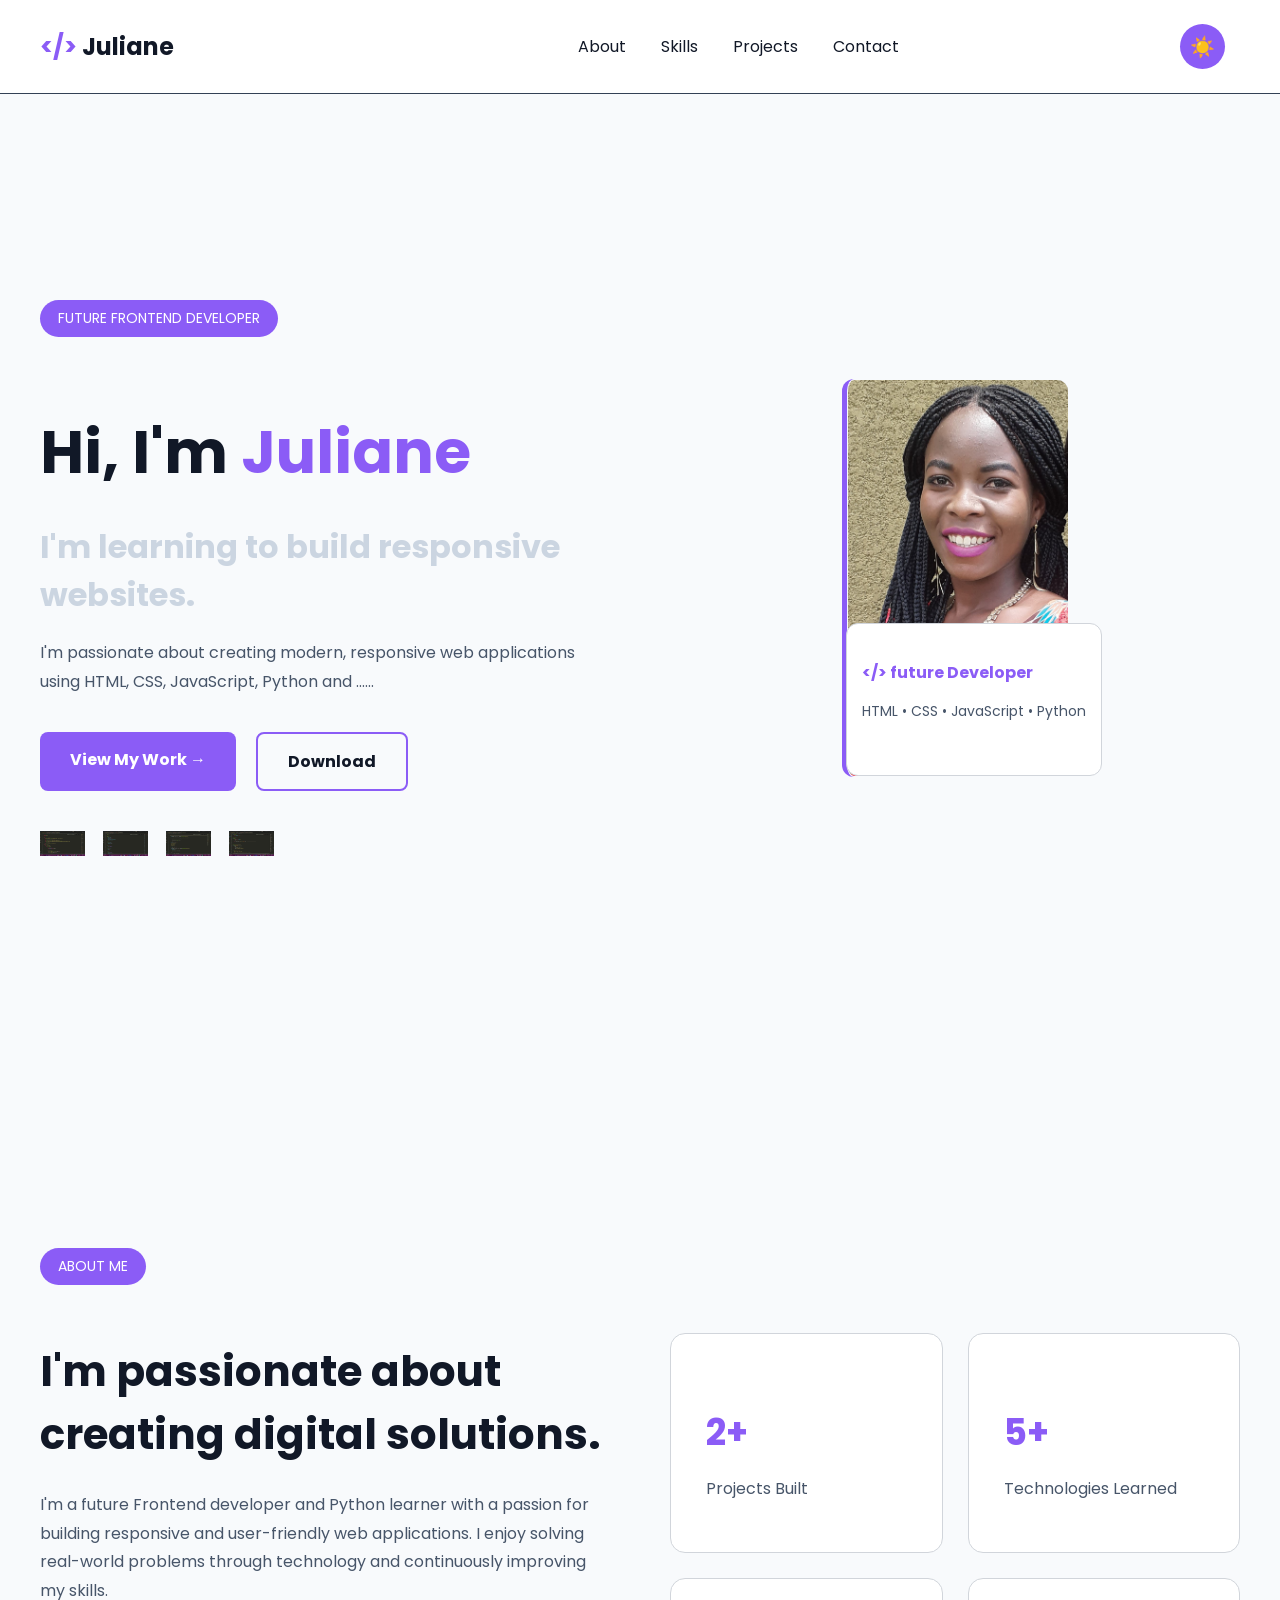
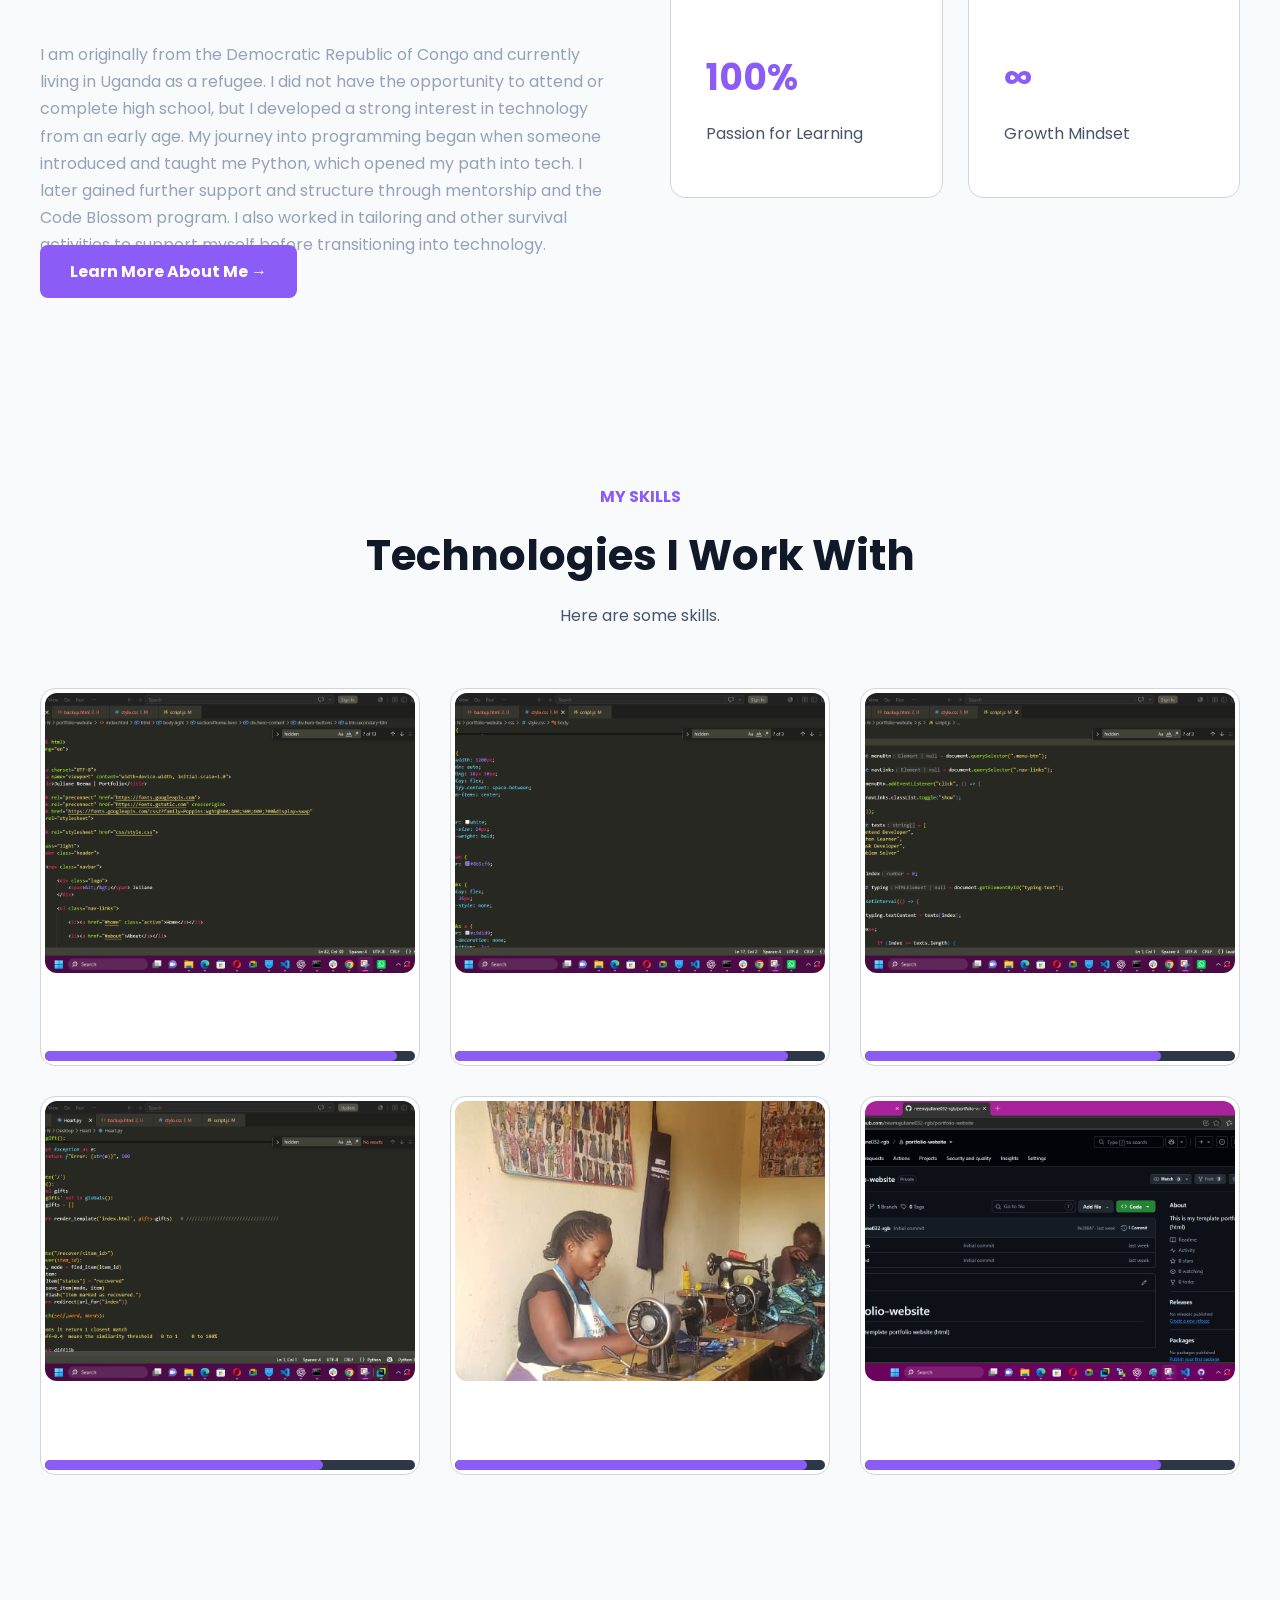
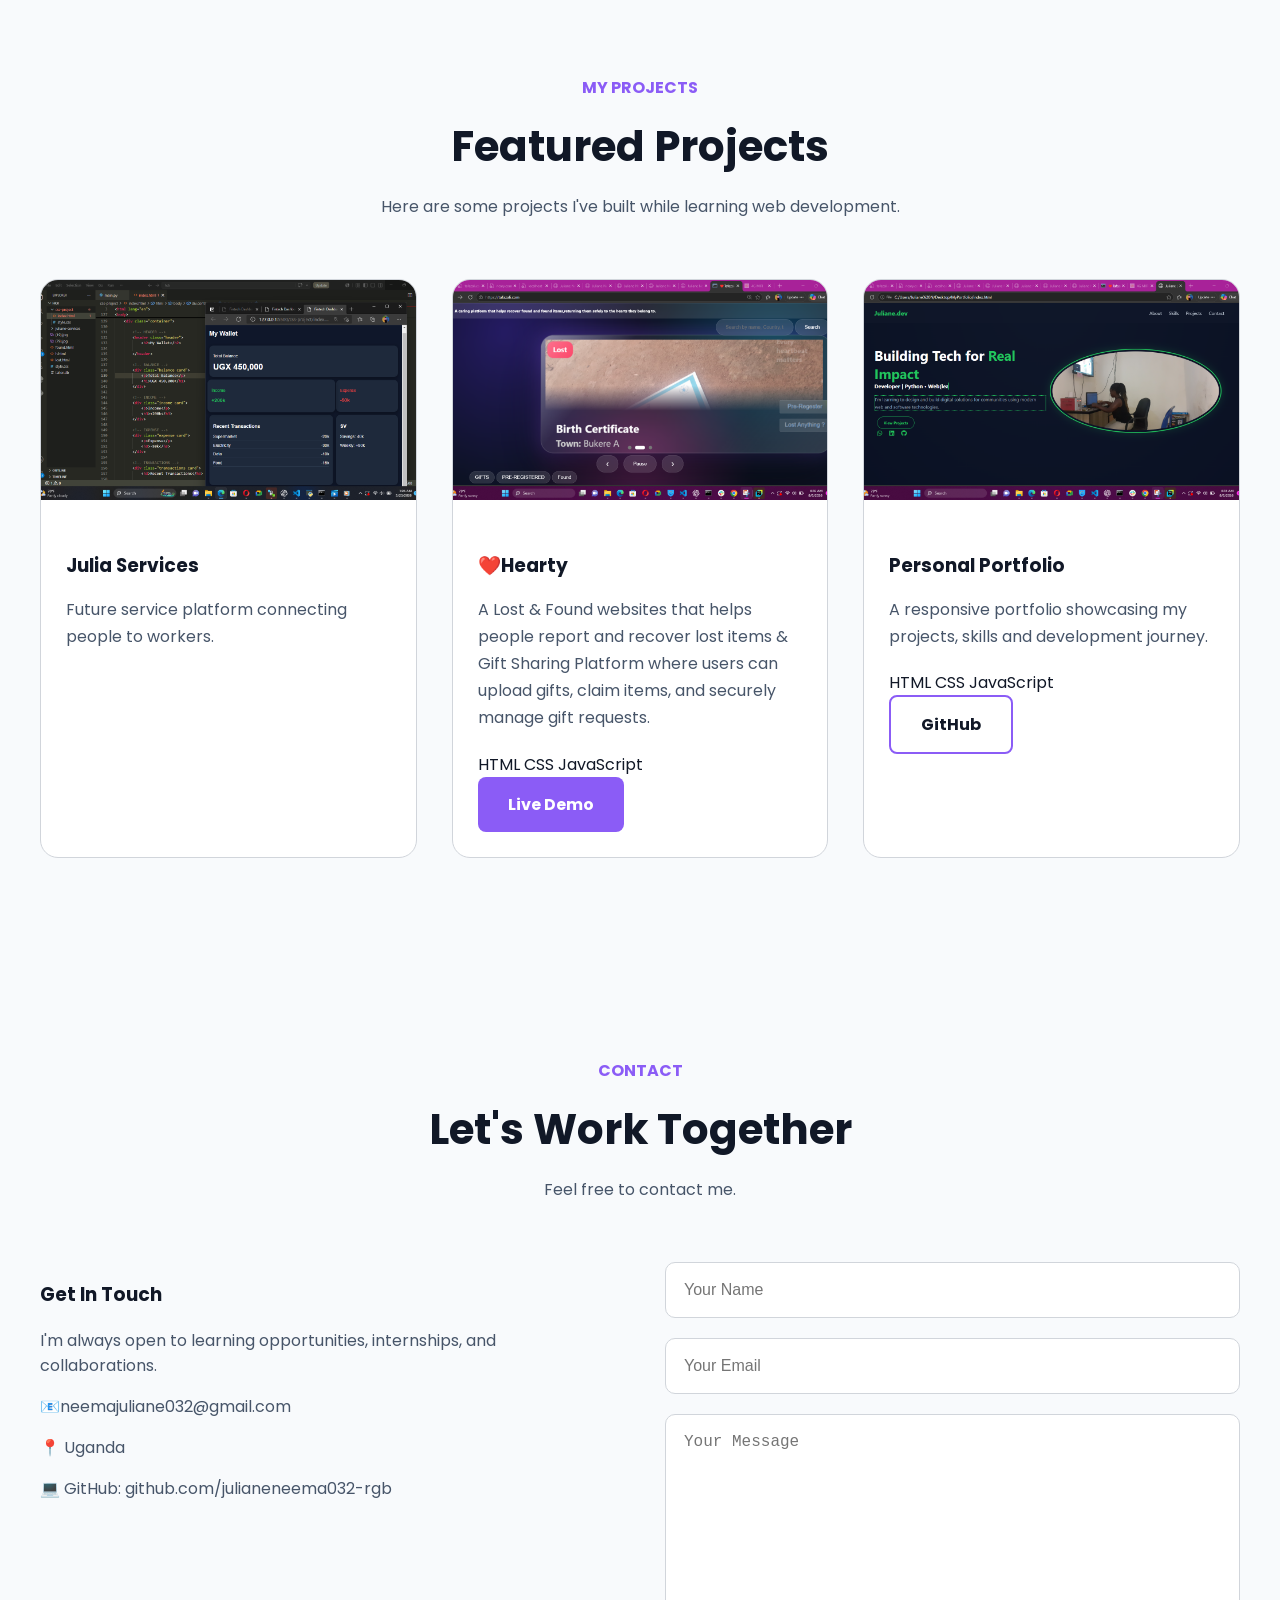
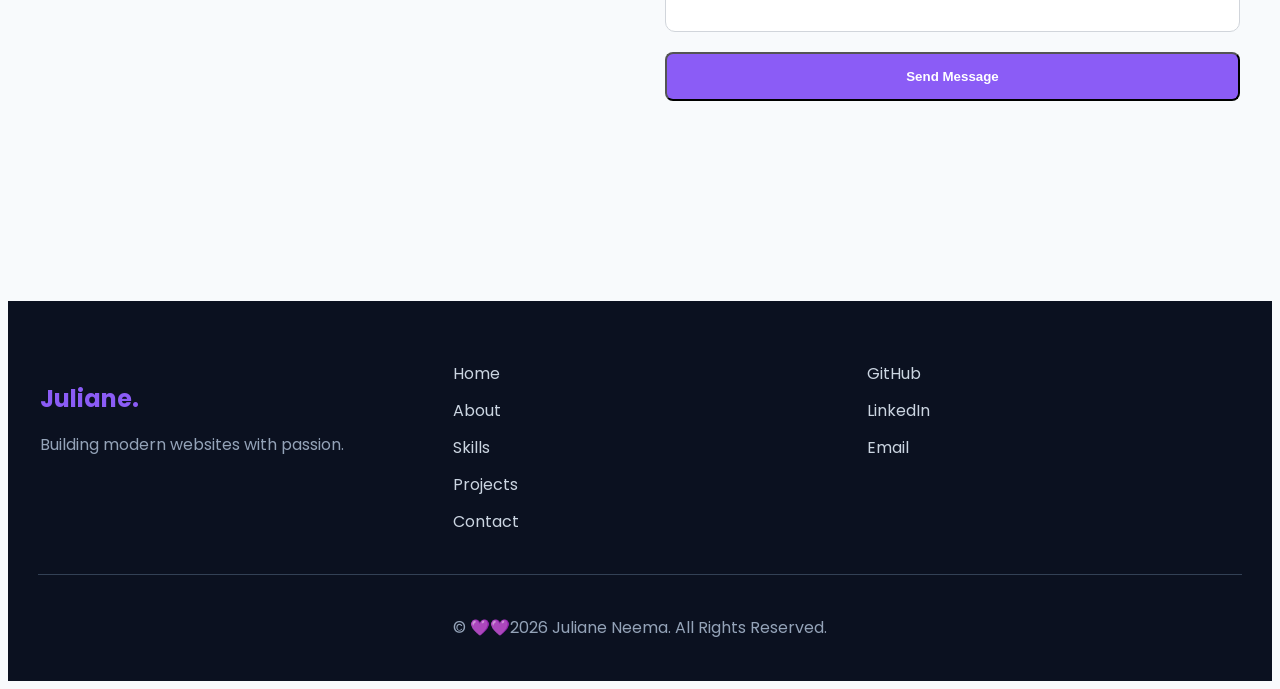
==== commit d43b4b1e: "Update portfolio projects and styling" ====
--- a/index.html
+++ b/index.html
@@ -360,7 +360,7 @@
 
                 <div class="project-content">
 
-                    <h3>❤️Heartly</h3>
+                    <h3>❤️Hearty</h3>
 
                     <p>
                         A Lost & Found websites that helps people report
--- a/css/style.css
+++ b/css/style.css
@@ -324,16 +324,19 @@
 
 .skill-card {
     background: #161b22;
-    padding: 30px;
+    padding: 4px;
     border-radius: 15px;
     text-align: center;
     transition: .3s;
-    border: 1px solid rgba(255, 255, 255, .08);
+   
 }
 
 .skill-card img {
-    width: 70px;
-    margin-bottom: 20px;
+    width: 100%;
+    height: 280px;
+    margin-bottom: 4px;
+    object-fit: cover;
+    border-radius: 12px;
 }
 
 .skill-card h3 {
